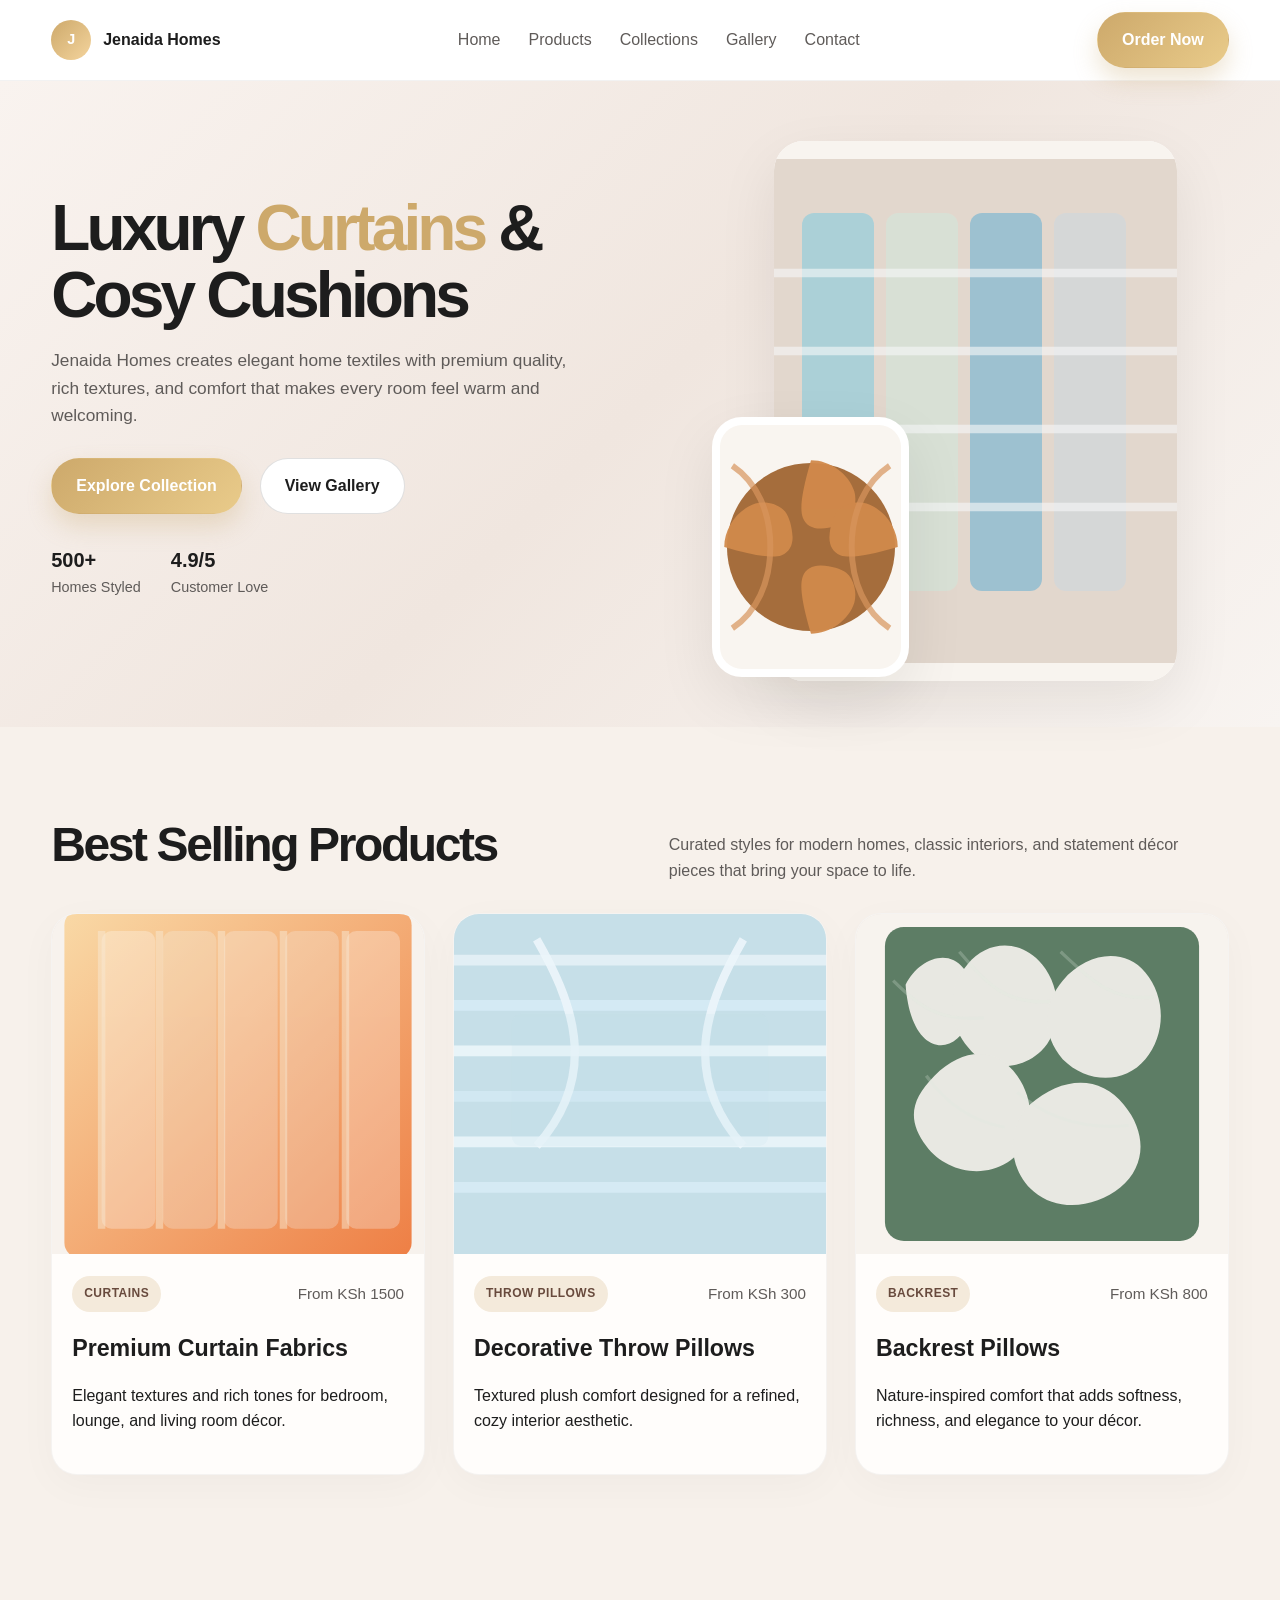
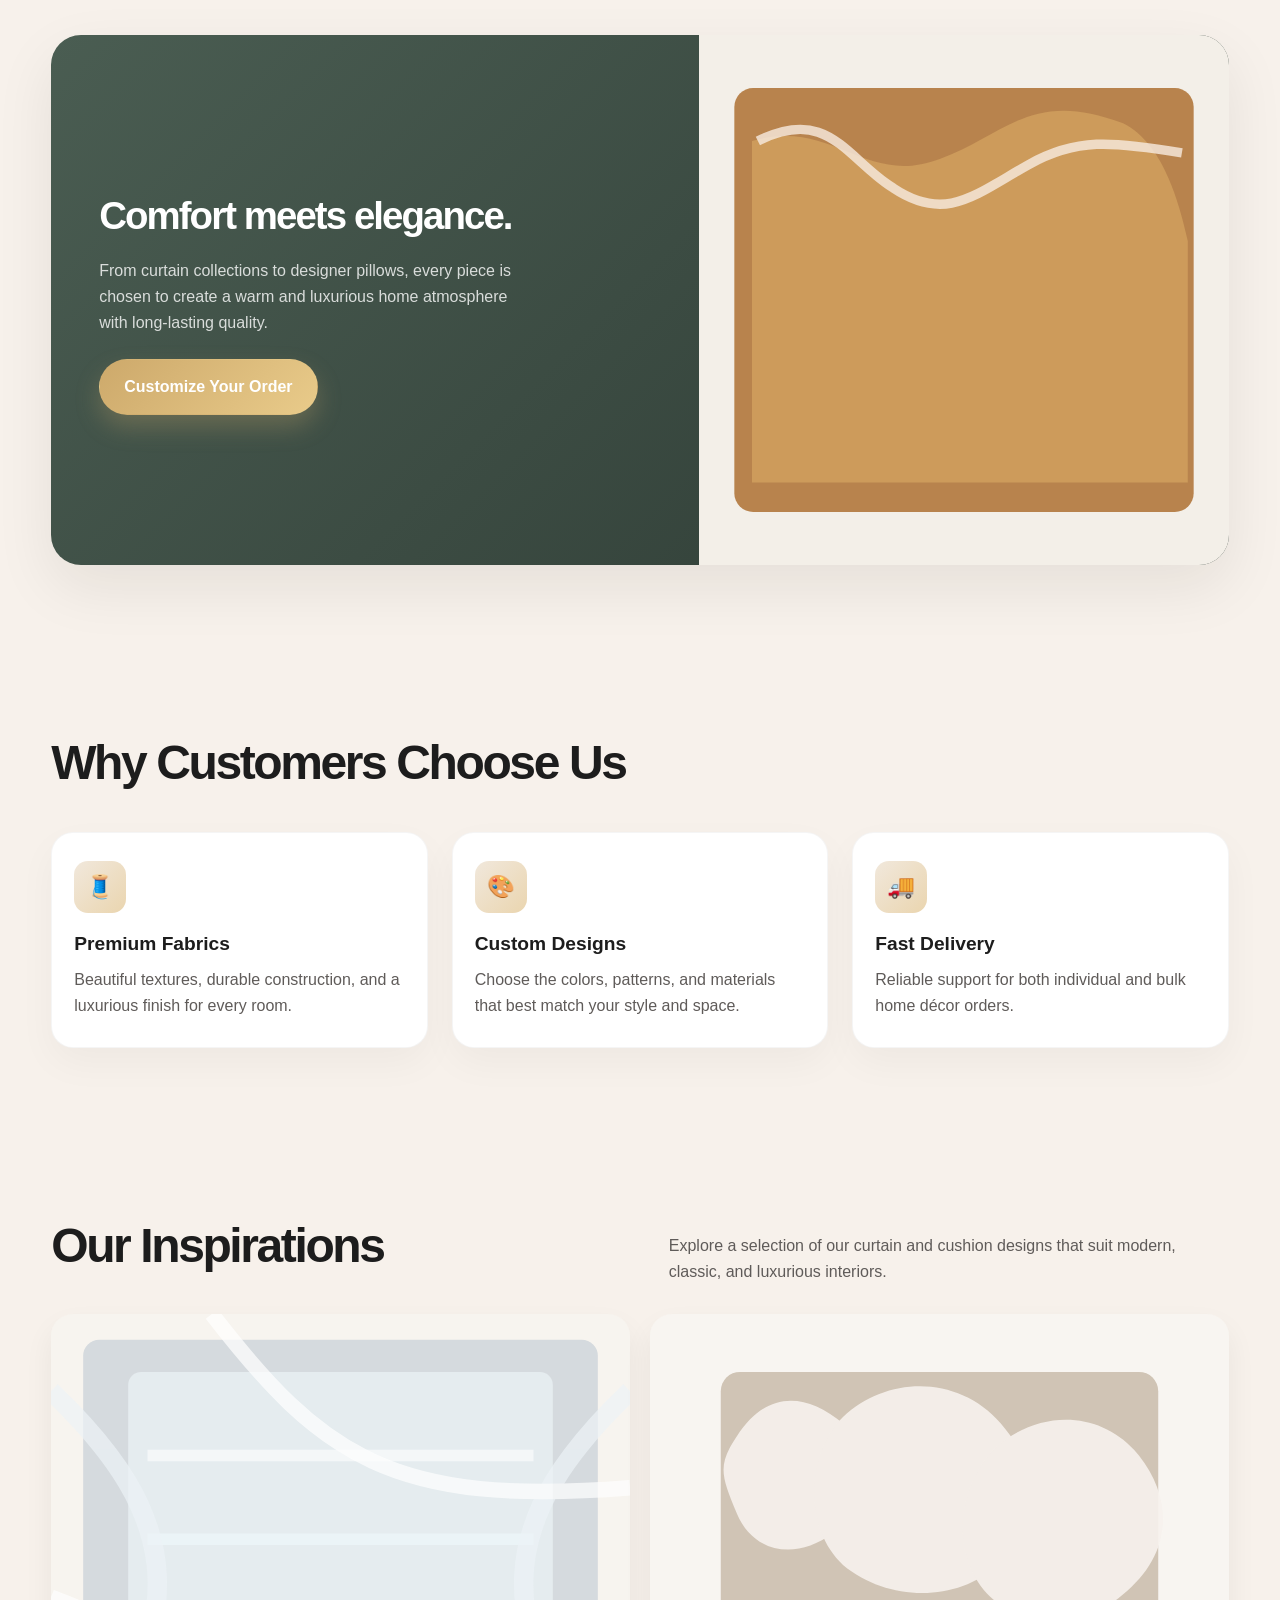
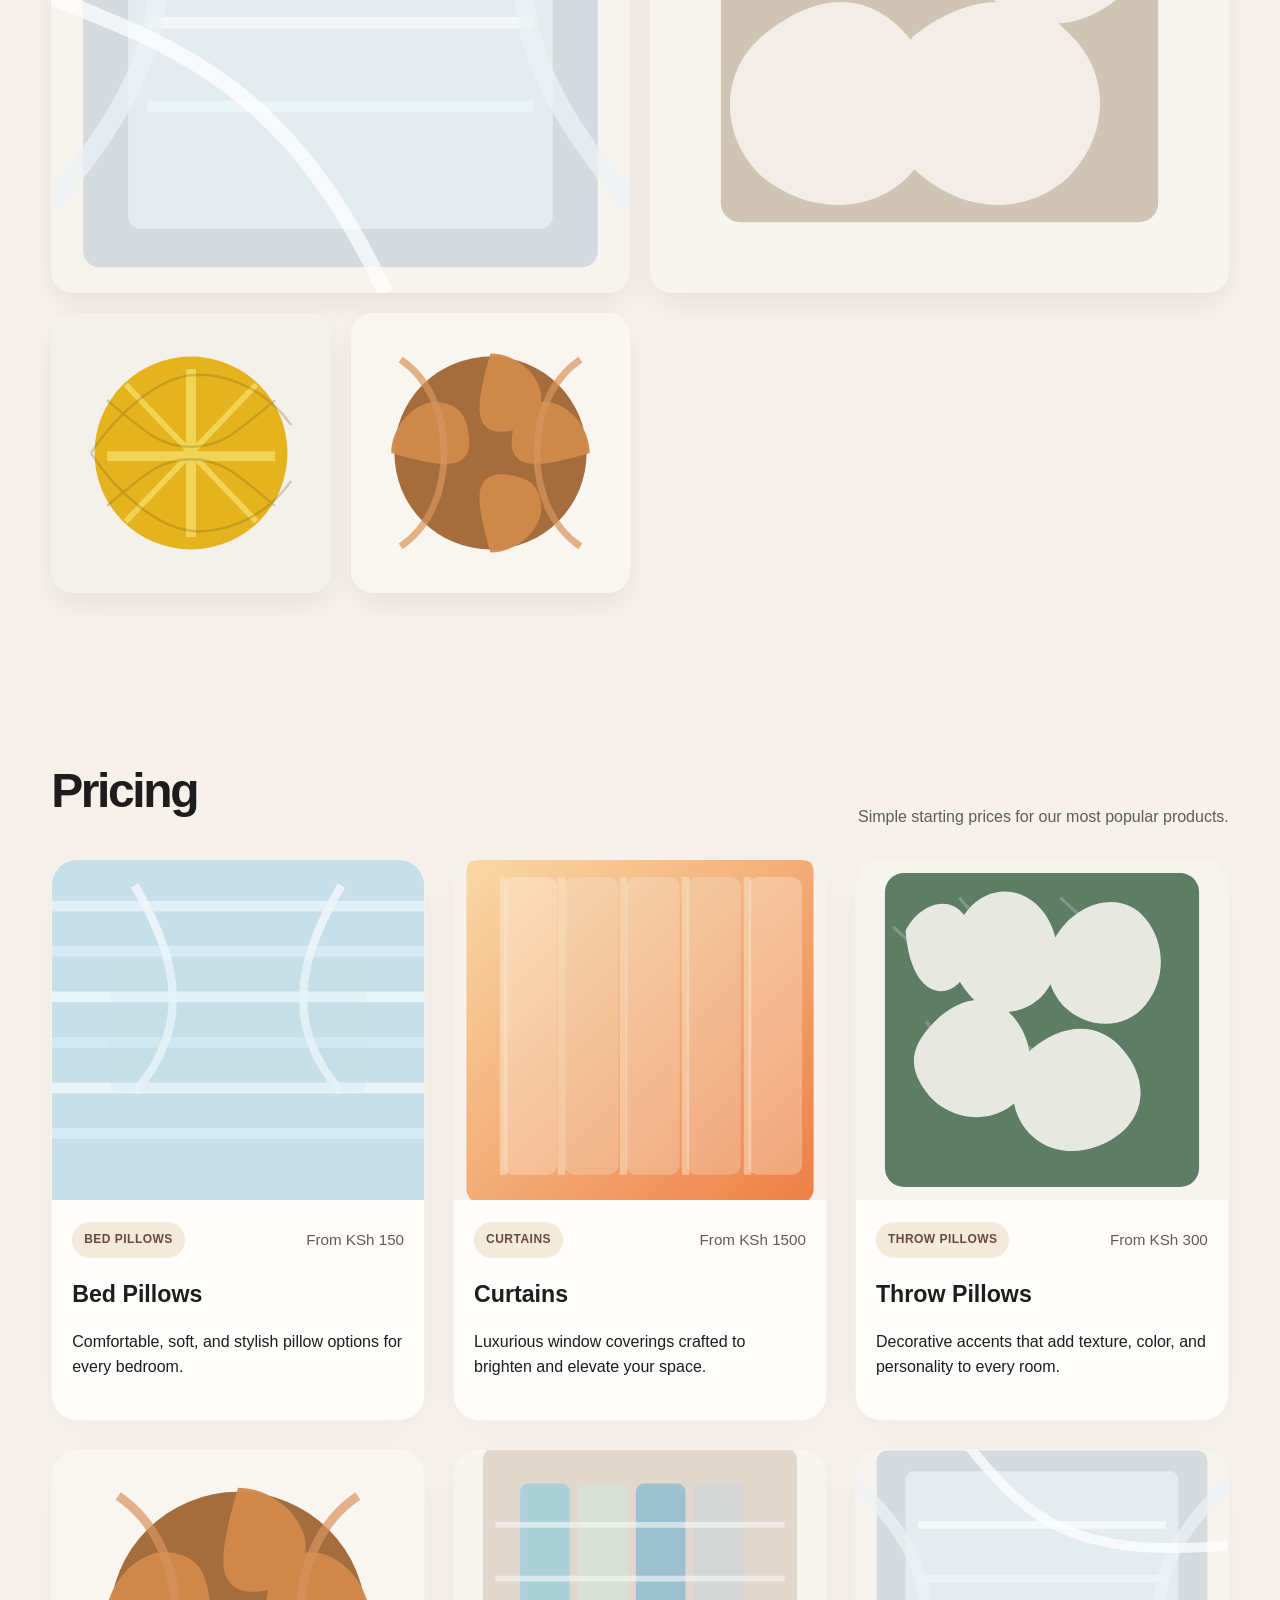
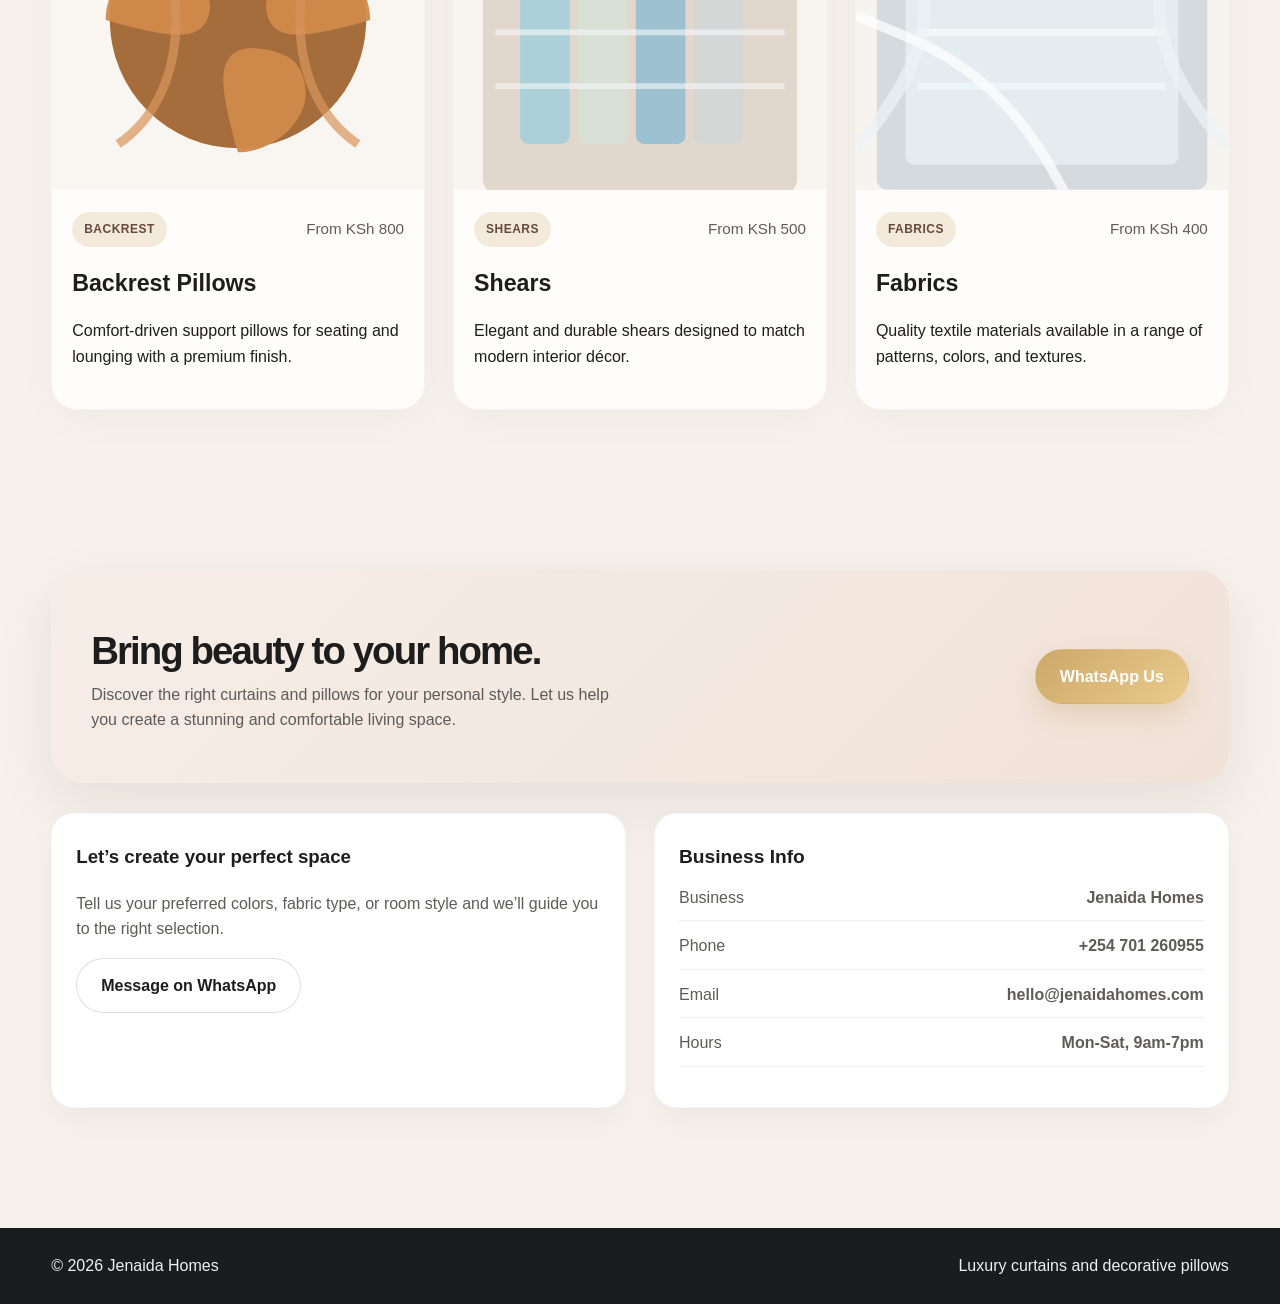
==== index.html @ 604aa9e7 "Create updated Jenaida Homes storefront website and local placeholder art assets" ====
<!DOCTYPE html>
<html lang="en">
<head>
  <meta charset="UTF-8" />
  <meta name="viewport" content="width=device-width, initial-scale=1.0" />
  <title>Jenaida Homes | Curtains & Cushions</title>
  <meta name="description" content="Jenaida Homes brings luxury curtains, pillows, shears, and home fabrics for elegant living spaces." />
  <style>
    :root{
      --bg:#f7f1eb;
      --panel:#fffdfb;
      --text:#1d1d1d;
      --muted:#5f5b59;
      --gold:#cda96b;
      --brown:#684a3d;
      --olive:#3f4d41;
      --soft-cream:#efe4d7;
      --shadow:0 22px 60px rgba(31,22,16,0.08);
    }

    * { box-sizing: border-box; }
    html { scroll-behavior: smooth; }
    body {
      margin: 0;
      font-family: Arial, Helvetica, sans-serif;
      background: var(--bg);
      color: var(--text);
      line-height: 1.6;
    }

    img { display:block; width:100%; height:100%; object-fit:cover; }
    a { text-decoration:none; color:inherit; }
    .container { width:min(1200px, 92%); margin:0 auto; }

    .topbar {
      background: #fff;
      border-bottom: 1px solid rgba(0,0,0,0.05);
      color: var(--muted);
      position: sticky;
      top: 0;
      z-index: 50;
    }
    .topbar-inner {
      display:flex; justify-content:space-between; align-items:center; padding:12px 0; gap:20px;
    }
    .brand {
      display:flex; align-items:center; gap:12px; font-weight:700; color:var(--text);
    }
    .brand-mark {
      width:40px; height:40px; border-radius:50%; background:linear-gradient(135deg, var(--gold), #f4d49d); display:grid; place-items:center; color:#fff; font-size:0.9rem; font-weight:700;
    }
    .nav { display:flex; align-items:center; gap:28px; flex-wrap:wrap; }
    .nav a { color:var(--muted); }
    .nav a:hover { color:var(--text); }

    .cta-btn, .secondary-btn {
      display:inline-flex; align-items:center; justify-content:center; padding:14px 24px; border-radius:999px; font-weight:700; transition:0.2s ease; border:1px solid transparent;
    }
    .cta-btn {
      background:linear-gradient(135deg, var(--gold), #e9cb8a); color:#fff; box-shadow:0 12px 25px rgba(200,167,106,0.3);
    }
    .cta-btn:hover { transform:translateY(-2px); }
    .secondary-btn { border-color:rgba(0,0,0,0.12); background:#fff; color:var(--text); }

    header.hero {
      background:linear-gradient(135deg, #f9f3ef 0%, #f0e6df 50%, #f8f4f1 100%);
      padding:36px 0 50px;
    }
    .hero-grid {
      display:grid; grid-template-columns:1.1fr 0.9fr; gap:30px; align-items:center;
    }
    .hero-copy h1 {
      font-size:clamp(2.5rem, 5vw, 5rem); line-height:1.05; margin:0 0 18px; letter-spacing:-0.06em; font-weight:800;
    }
    .highlight { color: var(--gold); }
    .hero-copy p {
      margin:0 0 28px; color:var(--muted); font-size:1.08rem; max-width:540px;
    }
    .hero-actions { display:flex; gap:18px; flex-wrap:wrap; margin-bottom:30px; }
    .trust { display:flex; gap:30px; flex-wrap:wrap; color:var(--muted); font-size:0.9rem; }
    .trust strong { display:block; font-size:1.25rem; color:var(--text); }

    .hero-visual { position:relative; min-height:560px; }
    .hero-card {
      position:absolute; overflow:hidden; border-radius:30px; box-shadow:var(--shadow); background:#fff;
    }
    .hero-card.main { width:78%; height:540px; right:10%; top:24px; z-index:2; }
    .hero-card.small { width:38%; height:260px; left:0; bottom:0; z-index:3; border:8px solid #fff; }

    .section { padding:80px 0; }
    .section-header {
      display:flex; align-items:end; justify-content:space-between; gap:20px; margin-bottom:30px; flex-wrap:wrap;
    }
    .section-header h2 {
      margin:0; font-size:clamp(2rem, 4vw, 3rem); letter-spacing:-0.05em;
    }
    .section-header p {
      margin:0; color:var(--muted); max-width:560px;
    }

    .products { display:grid; grid-template-columns:repeat(3, minmax(0, 1fr)); gap:28px; }
    .product-card {
      background:var(--panel); border:1px solid rgba(0,0,0,0.04); border-radius:26px; overflow:hidden; box-shadow:0 10px 40px rgba(0,0,0,0.03);
    }
    .product-image { height:340px; overflow:hidden; background:#eee5de; }
    .product-image img { transition:transform 0.5s ease; }
    .product-card:hover .product-image img { transform:scale(1.04); }
    .product-body { padding:22px 20px 24px; }
    .product-body h3 { margin:0 0 8px; font-size:1.45rem; }
    .product-meta {
      display:flex; justify-content:space-between; align-items:center; gap:16px; margin-bottom:18px; font-size:0.95rem; color:var(--muted);
    }
    .badge {
      display:inline-block; background:#f4eadb; color:var(--brown); padding:8px 12px; border-radius:999px; font-size:0.75rem; font-weight:700; letter-spacing:0.04em; text-transform:uppercase;
    }

    .collection-banner {
      background:linear-gradient(135deg, #4a5d52 0%, #2d3a33 100%); border-radius:30px; overflow:hidden; box-shadow:var(--shadow);
    }
    .collection-inner { display:grid; grid-template-columns:1.1fr 0.9fr; min-height:420px; align-items:center; }
    .collection-copy { color:#fff; padding:42px 42px 42px 48px; }
    .collection-copy h3 { margin:0 0 12px; font-size:clamp(2rem, 3vw, 3rem); letter-spacing:-0.05em; }
    .collection-copy p { margin:0 0 24px; color:rgba(255,255,255,0.8); max-width:440px; }

    .feature-grid { display:grid; grid-template-columns:repeat(3, minmax(0,1fr)); gap:24px; margin-top:20px; }
    .feature {
      background:#fff; border:1px solid rgba(0,0,0,0.04); border-radius:22px; padding:28px 22px; box-shadow:0 15px 38px rgba(0,0,0,0.04);
    }
    .icon {
      width:52px; height:52px; border-radius:14px; background:linear-gradient(135deg, #f1e8dc, #ead5af); display:grid; place-items:center; font-size:1.4rem; margin-bottom:16px;
    }
    .feature h4 { margin:0 0 8px; font-size:1.2rem; }
    .feature p { margin:0; color:var(--muted); }

    .gallery { display:grid; grid-template-columns:repeat(4, minmax(0,1fr)); gap:20px; }
    .gallery-item { border-radius:22px; overflow:hidden; position:relative; min-height:260px; box-shadow:0 14px 30px rgba(0,0,0,0.06); }
    .gallery-item:nth-child(1), .gallery-item:nth-child(2) { grid-column:span 2; min-height:360px; }

    .cta-panel {
      background:linear-gradient(135deg, #f5eee7 0%, #f1e2d8 100%); border-radius:32px; padding:50px 40px; box-shadow:var(--shadow);
    }
    .cta-inner { display:flex; align-items:center; justify-content:space-between; gap:30px; flex-wrap:wrap; }
    .cta-inner h3 { margin:0; font-size:clamp(2rem, 3vw, 3rem); letter-spacing:-0.05em; }
    .cta-inner p { margin:0; color:var(--muted); max-width:540px; }

    .contact-grid { display:grid; grid-template-columns:1fr 1fr; gap:28px; margin-top:30px; }
    .contact-card, .info-card {
      background:#fff; border-radius:22px; padding:28px 24px; border:1px solid rgba(0,0,0,0.04); box-shadow:0 12px 30px rgba(0,0,0,0.04);
    }
    .info-card h4 { margin-top:0; margin-bottom:10px; font-size:1.2rem; }
    .info-list { list-style:none; padding:0; margin:0; color:var(--muted); }
    .info-list li {
      margin:12px 0; display:flex; justify-content:space-between; gap:20px; border-bottom:1px solid rgba(0,0,0,0.06); padding-bottom:10px;
    }

    .footer { background:#1b1c1d; color:#f0f0f0; padding:25px 0; margin-top:40px; }
    .footer-inner { display:flex; justify-content:space-between; align-items:center; gap:20px; flex-wrap:wrap; }

    @media (max-width: 980px){
      .hero-grid, .collection-inner, .contact-grid { grid-template-columns:1fr; }
      .products { grid-template-columns:1fr 1fr; }
      .feature-grid { grid-template-columns:1fr; }
      .gallery { grid-template-columns:1fr 1fr; }
      .gallery-item:nth-child(1), .gallery-item:nth-child(2){ grid-column:auto; }
    }

    @media (max-width: 640px){
      .nav { display:none; }
      .topbar-inner { justify-content:center; }
      .products { grid-template-columns:1fr; }
      .gallery { grid-template-columns:1fr; }
      .hero-card.main { width:86%; right:6%; }
      .hero-card.small { width:42%; }
    }
  </style>
</head>
<body>
  <div class="topbar">
    <div class="container topbar-inner">
      <div class="brand">
        <div class="brand-mark">J</div>
        <span>Jenaida Homes</span>
      </div>
      <nav class="nav">
        <a href="#home">Home</a>
        <a href="#products">Products</a>
        <a href="#collections">Collections</a>
        <a href="#gallery">Gallery</a>
        <a href="#contact">Contact</a>
      </nav>
      <a href="https://wa.me/254701260955?text=Hello%20Jenaida%20Homes%2C%20I%20want%20to%20place%20an%20order." class="cta-btn" target="_blank" rel="noreferrer">Order Now</a>
    </div>
  </div>

  <header class="hero" id="home">
    <div class="container hero-grid">
      <div class="hero-copy">
        <h1>Luxury <span class="highlight">Curtains</span> & Cosy Cushions</h1>
        <p>Jenaida Homes creates elegant home textiles with premium quality, rich textures, and comfort that makes every room feel warm and welcoming.</p>
        <div class="hero-actions">
          <a href="#products" class="cta-btn">Explore Collection</a>
          <a href="#gallery" class="secondary-btn">View Gallery</a>
        </div>
        <div class="trust">
          <div><strong>500+</strong> Homes Styled</div>
          <div><strong>4.9/5</strong> Customer Love</div>
        </div>
      </div>
      <div class="hero-visual">
        <div class="hero-card main"><img src="images/5.svg" alt="Curtain fabric collection"></div>
        <div class="hero-card small"><img src="images/8.svg" alt="Decorative knot pillow"></div>
      </div>
    </div>
  </header>

  <main>
    <section class="section" id="products">
      <div class="container">
        <div class="section-header">
          <h2>Best Selling Products</h2>
          <p>Curated styles for modern homes, classic interiors, and statement décor pieces that bring your space to life.</p>
        </div>
        <div class="products">
          <article class="product-card">
            <div class="product-image"><img src="images/1.svg" alt="Colorful curtain fabric display"></div>
            <div class="product-body">
              <div class="product-meta"><span class="badge">Curtains</span><span>From KSh 1500</span></div>
              <h3>Premium Curtain Fabrics</h3>
              <p>Elegant textures and rich tones for bedroom, lounge, and living room décor.</p>
            </div>
          </article>

          <article class="product-card">
            <div class="product-image"><img src="images/2.svg" alt="Blue and white decorative cushion"></div>
            <div class="product-body">
              <div class="product-meta"><span class="badge">Throw Pillows</span><span>From KSh 300</span></div>
              <h3>Decorative Throw Pillows</h3>
              <p>Textured plush comfort designed for a refined, cozy interior aesthetic.</p>
            </div>
          </article>

          <article class="product-card">
            <div class="product-image"><img src="images/3.svg" alt="Olive green leaf patterned cushion"></div>
            <div class="product-body">
              <div class="product-meta"><span class="badge">Backrest</span><span>From KSh 800</span></div>
              <h3>Backrest Pillows</h3>
              <p>Nature-inspired comfort that adds softness, richness, and elegance to your décor.</p>
            </div>
          </article>
        </div>
      </div>
    </section>

    <section class="section" id="collections">
      <div class="container">
        <div class="collection-banner">
          <div class="collection-inner">
            <div class="collection-copy">
              <h3>Comfort meets elegance.</h3>
              <p>From curtain collections to designer pillows, every piece is chosen to create a warm and luxurious home atmosphere with long-lasting quality.</p>
              <a href="https://wa.me/254701260955?text=Hello%20Jenaida%20Homes%2C%20I%20want%20to%20place%20an%20order." class="cta-btn" target="_blank" rel="noreferrer">Customize Your Order</a>
            </div>
            <img src="images/6.svg" alt="Decorative pillow collection" style="height:100%; width:100%;">
          </div>
        </div>
      </div>
    </section>

    <section class="section">
      <div class="container">
        <div class="section-header"><h2>Why Customers Choose Us</h2></div>
        <div class="feature-grid">
          <div class="feature"><div class="icon">🧵</div><h4>Premium Fabrics</h4><p>Beautiful textures, durable construction, and a luxurious finish for every room.</p></div>
          <div class="feature"><div class="icon">🎨</div><h4>Custom Designs</h4><p>Choose the colors, patterns, and materials that best match your style and space.</p></div>
          <div class="feature"><div class="icon">🚚</div><h4>Fast Delivery</h4><p>Reliable support for both individual and bulk home décor orders.</p></div>
        </div>
      </div>
    </section>

    <section class="section" id="gallery">
      <div class="container">
        <div class="section-header">
          <h2>Our Inspirations</h2>
          <p>Explore a selection of our curtain and cushion designs that suit modern, classic, and luxurious interiors.</p>
        </div>
        <div class="gallery">
          <div class="gallery-item"><img src="images/4.svg" alt="Colorful curtain display"></div>
          <div class="gallery-item"><img src="images/7.svg" alt="Colorful pillow and fabric arrangement"></div>
          <div class="gallery-item"><img src="images/9.svg" alt="Round yellow cushion"></div>
          <div class="gallery-item"><img src="images/8.svg" alt="Knotted brown cushion"></div>
        </div>
      </div>
    </section>

    <section class="section" id="pricing">
      <div class="container">
        <div class="section-header"><h2>Pricing</h2><p>Simple starting prices for our most popular products.</p></div>
        <div class="products">
          <article class="product-card"><div class="product-image"><img src="images/2.svg" alt="Bed pillows"></div><div class="product-body"><div class="product-meta"><span class="badge">Bed Pillows</span><span>From KSh 150</span></div><h3>Bed Pillows</h3><p>Comfortable, soft, and stylish pillow options for every bedroom.</p></div></article>
          <article class="product-card"><div class="product-image"><img src="images/1.svg" alt="Curtains"></div><div class="product-body"><div class="product-meta"><span class="badge">Curtains</span><span>From KSh 1500</span></div><h3>Curtains</h3><p>Luxurious window coverings crafted to brighten and elevate your space.</p></div></article>
          <article class="product-card"><div class="product-image"><img src="images/3.svg" alt="Throw pillows"></div><div class="product-body"><div class="product-meta"><span class="badge">Throw Pillows</span><span>From KSh 300</span></div><h3>Throw Pillows</h3><p>Decorative accents that add texture, color, and personality to every room.</p></div></article>
          <article class="product-card"><div class="product-image"><img src="images/8.svg" alt="Backrest pillows"></div><div class="product-body"><div class="product-meta"><span class="badge">Backrest</span><span>From KSh 800</span></div><h3>Backrest Pillows</h3><p>Comfort-driven support pillows for seating and lounging with a premium finish.</p></div></article>
          <article class="product-card"><div class="product-image"><img src="images/5.svg" alt="Shears"></div><div class="product-body"><div class="product-meta"><span class="badge">Shears</span><span>From KSh 500</span></div><h3>Shears</h3><p>Elegant and durable shears designed to match modern interior décor.</p></div></article>
          <article class="product-card"><div class="product-image"><img src="images/4.svg" alt="Fabrics"></div><div class="product-body"><div class="product-meta"><span class="badge">Fabrics</span><span>From KSh 400</span></div><h3>Fabrics</h3><p>Quality textile materials available in a range of patterns, colors, and textures.</p></div></article>
        </div>
      </div>
    </section>

    <section class="section" id="contact">
      <div class="container">
        <div class="cta-panel">
          <div class="cta-inner">
            <div>
              <h3>Bring beauty to your home.</h3>
              <p>Discover the right curtains and pillows for your personal style. Let us help you create a stunning and comfortable living space.</p>
            </div>
            <a href="https://wa.me/254701260955?text=Hello%20Jenaida%20Homes%2C%20I%20want%20to%20place%20an%20order." class="cta-btn" target="_blank" rel="noreferrer">WhatsApp Us</a>
          </div>
        </div>

        <div class="contact-grid">
          <div class="contact-card">
            <h3 style="margin-top:0;">Let’s create your perfect space</h3>
            <p style="color:var(--muted);">Tell us your preferred colors, fabric type, or room style and we’ll guide you to the right selection.</p>
            <a href="https://wa.me/254701260955?text=Hello%20Jenaida%20Homes%2C%20I%20want%20to%20place%20an%20order." class="secondary-btn" target="_blank" rel="noreferrer">Message on WhatsApp</a>
          </div>
          <div class="info-card">
            <h4>Business Info</h4>
            <ul class="info-list">
              <li><span>Business</span><strong>Jenaida Homes</strong></li>
              <li><span>Phone</span><strong>+254 701 260955</strong></li>
              <li><span>Email</span><strong>hello@jenaidahomes.com</strong></li>
              <li><span>Hours</span><strong>Mon-Sat, 9am-7pm</strong></li>
            </ul>
          </div>
        </div>
      </div>
    </section>
  </main>

  <footer class="footer">
    <div class="container footer-inner">
      <div>© 2026 Jenaida Homes</div>
      <div>Luxury curtains and decorative pillows</div>
    </div>
  </footer>
</body>
</html>
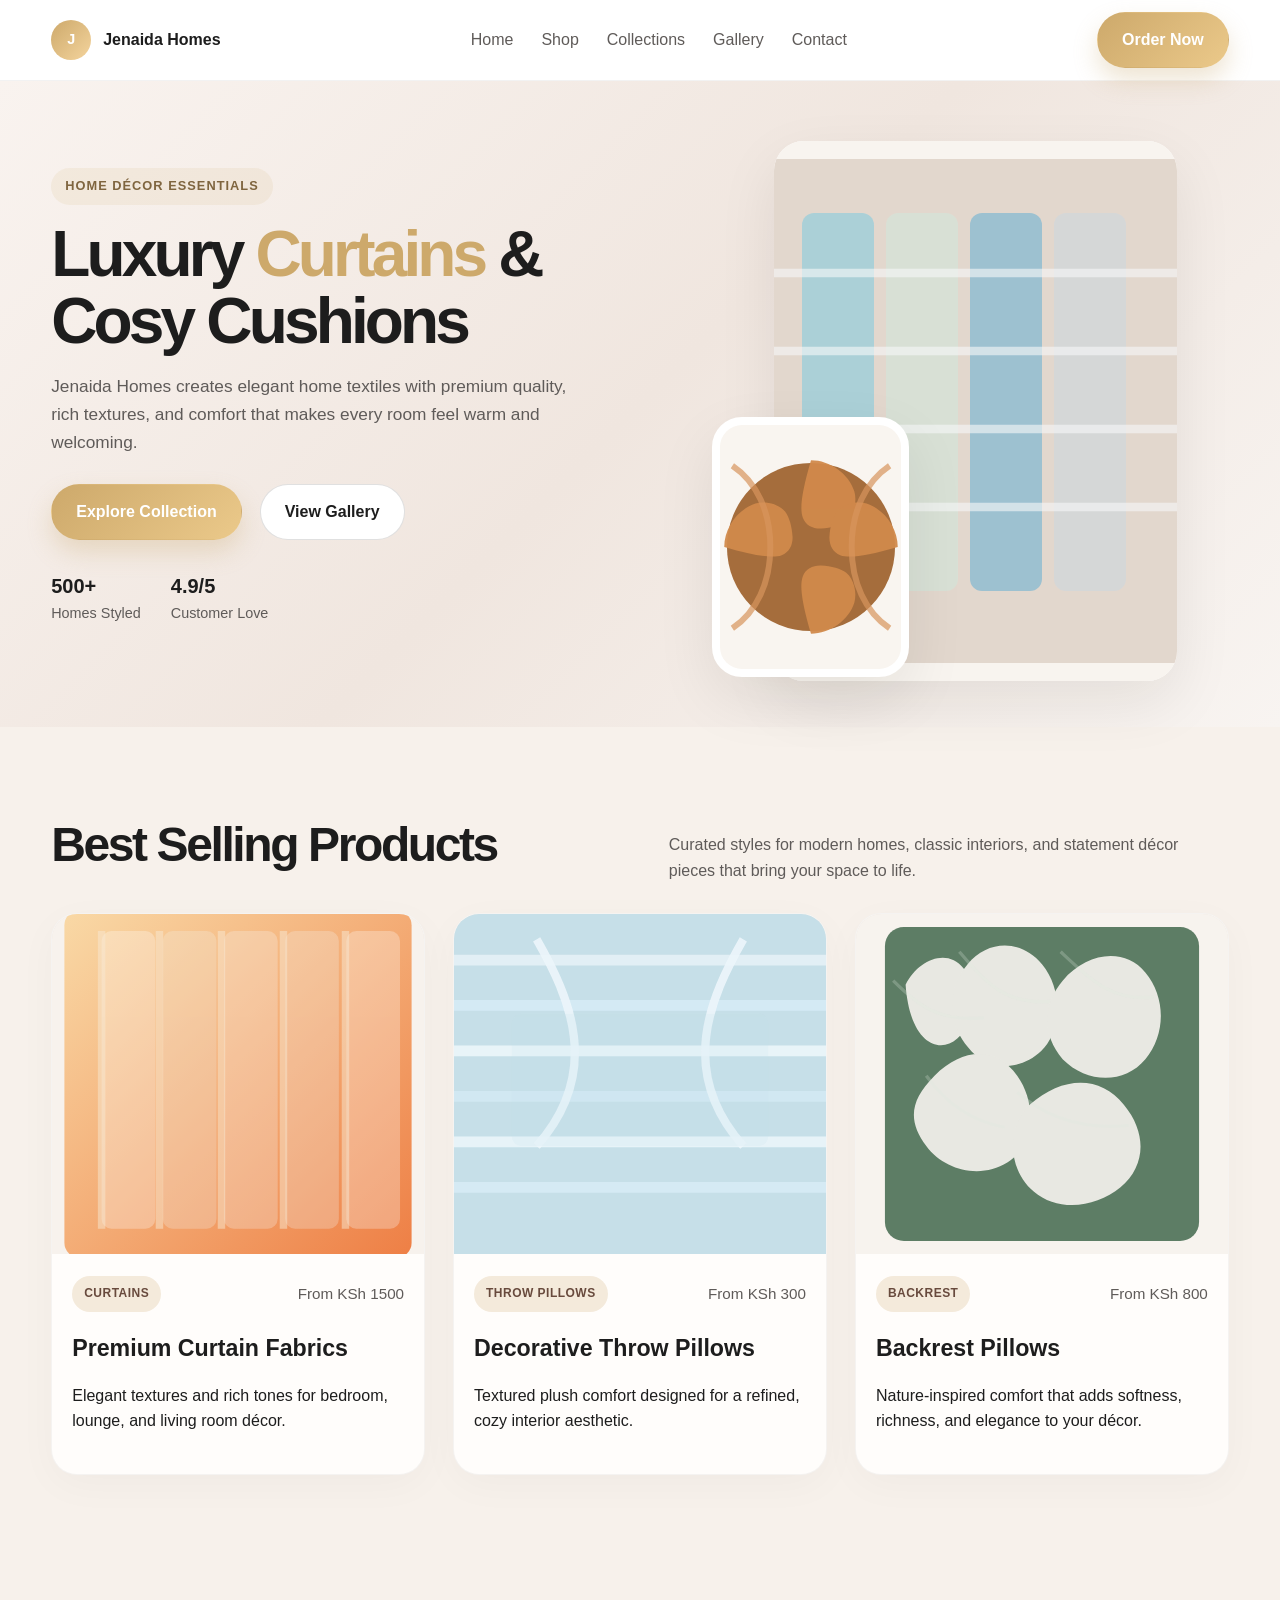
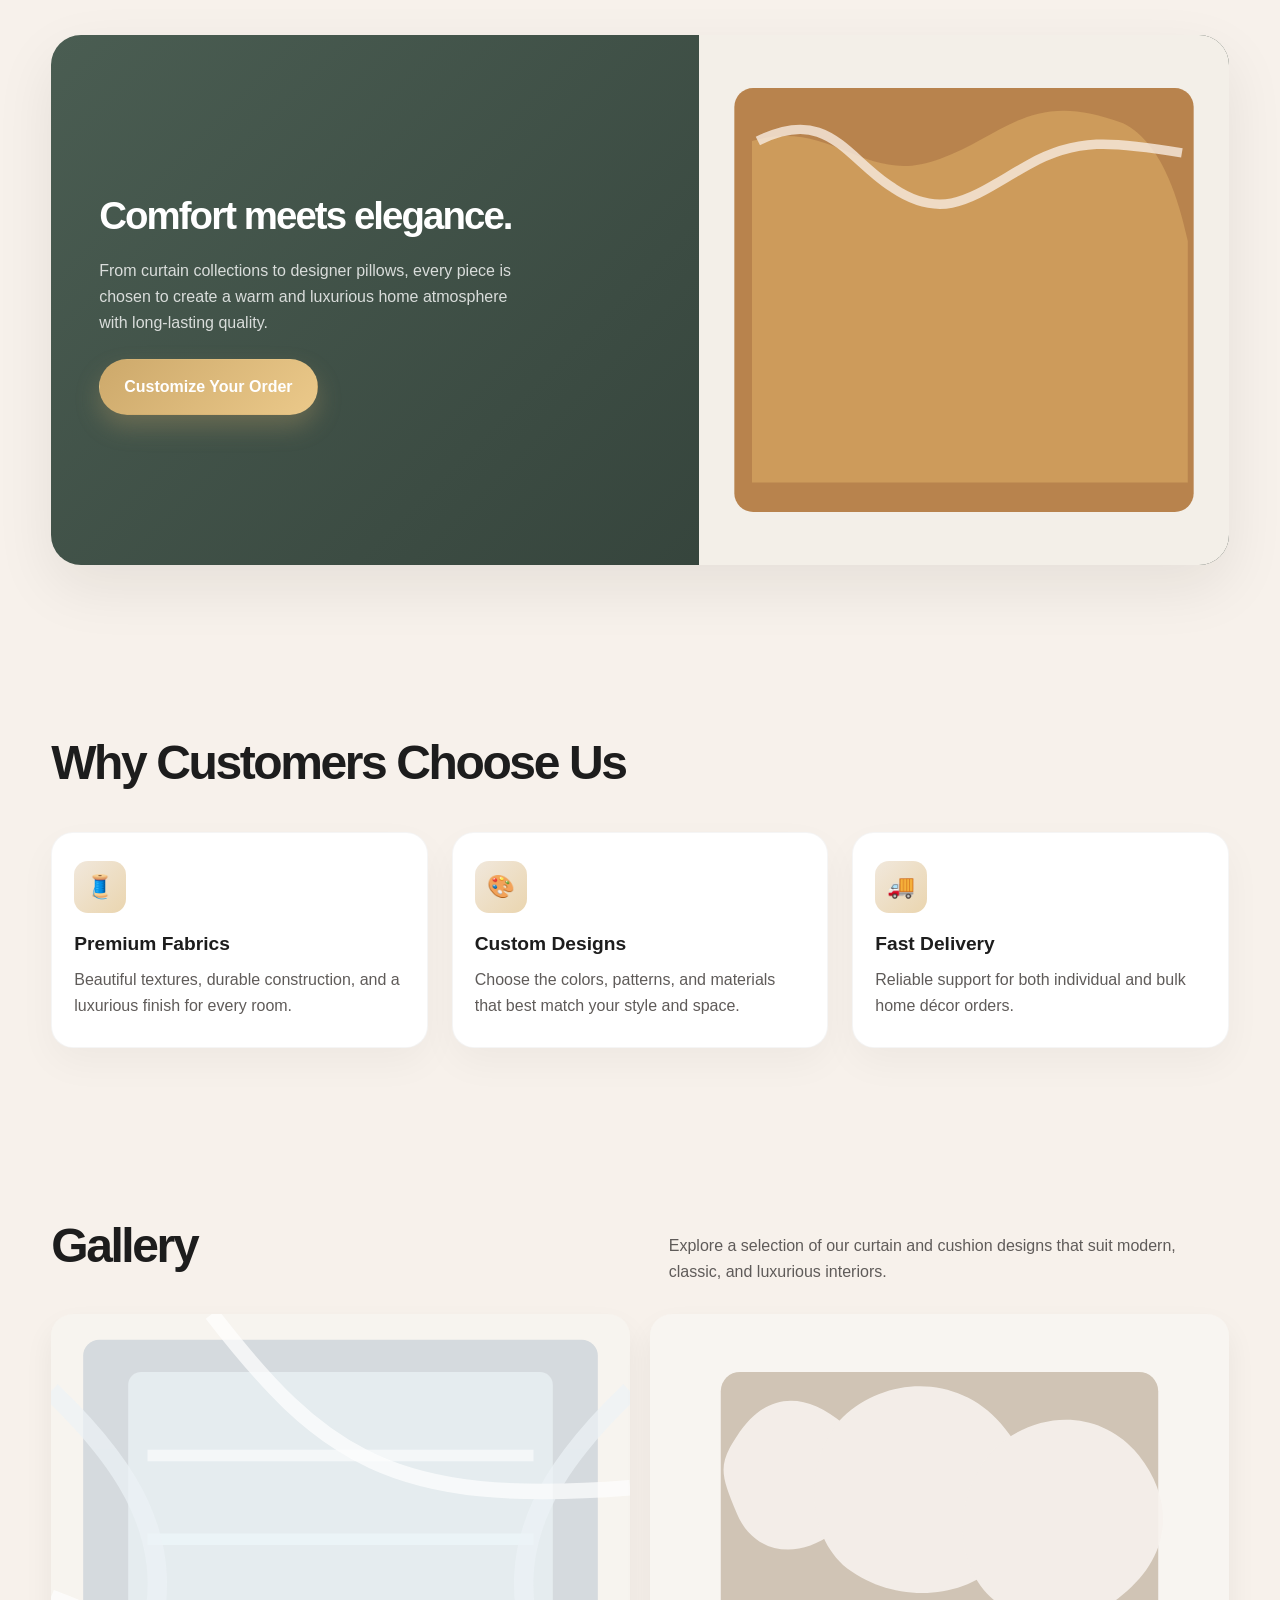
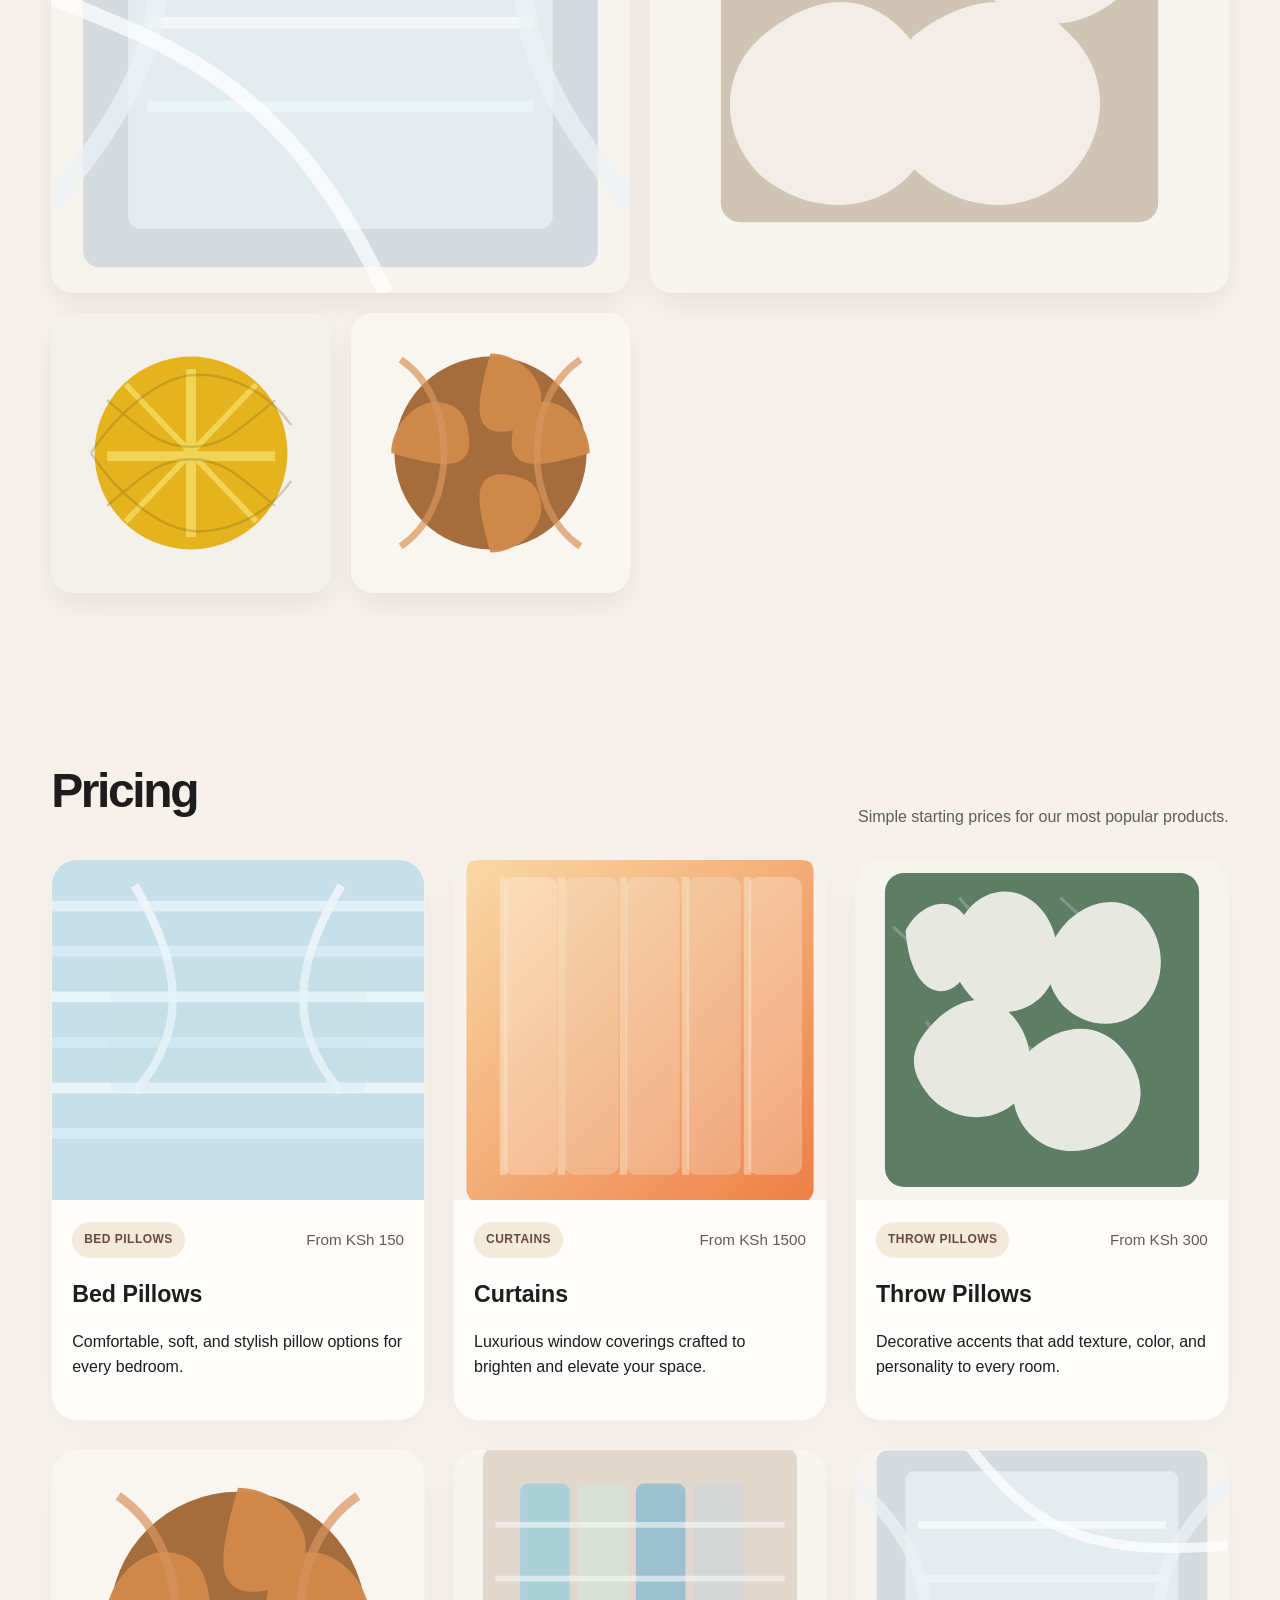
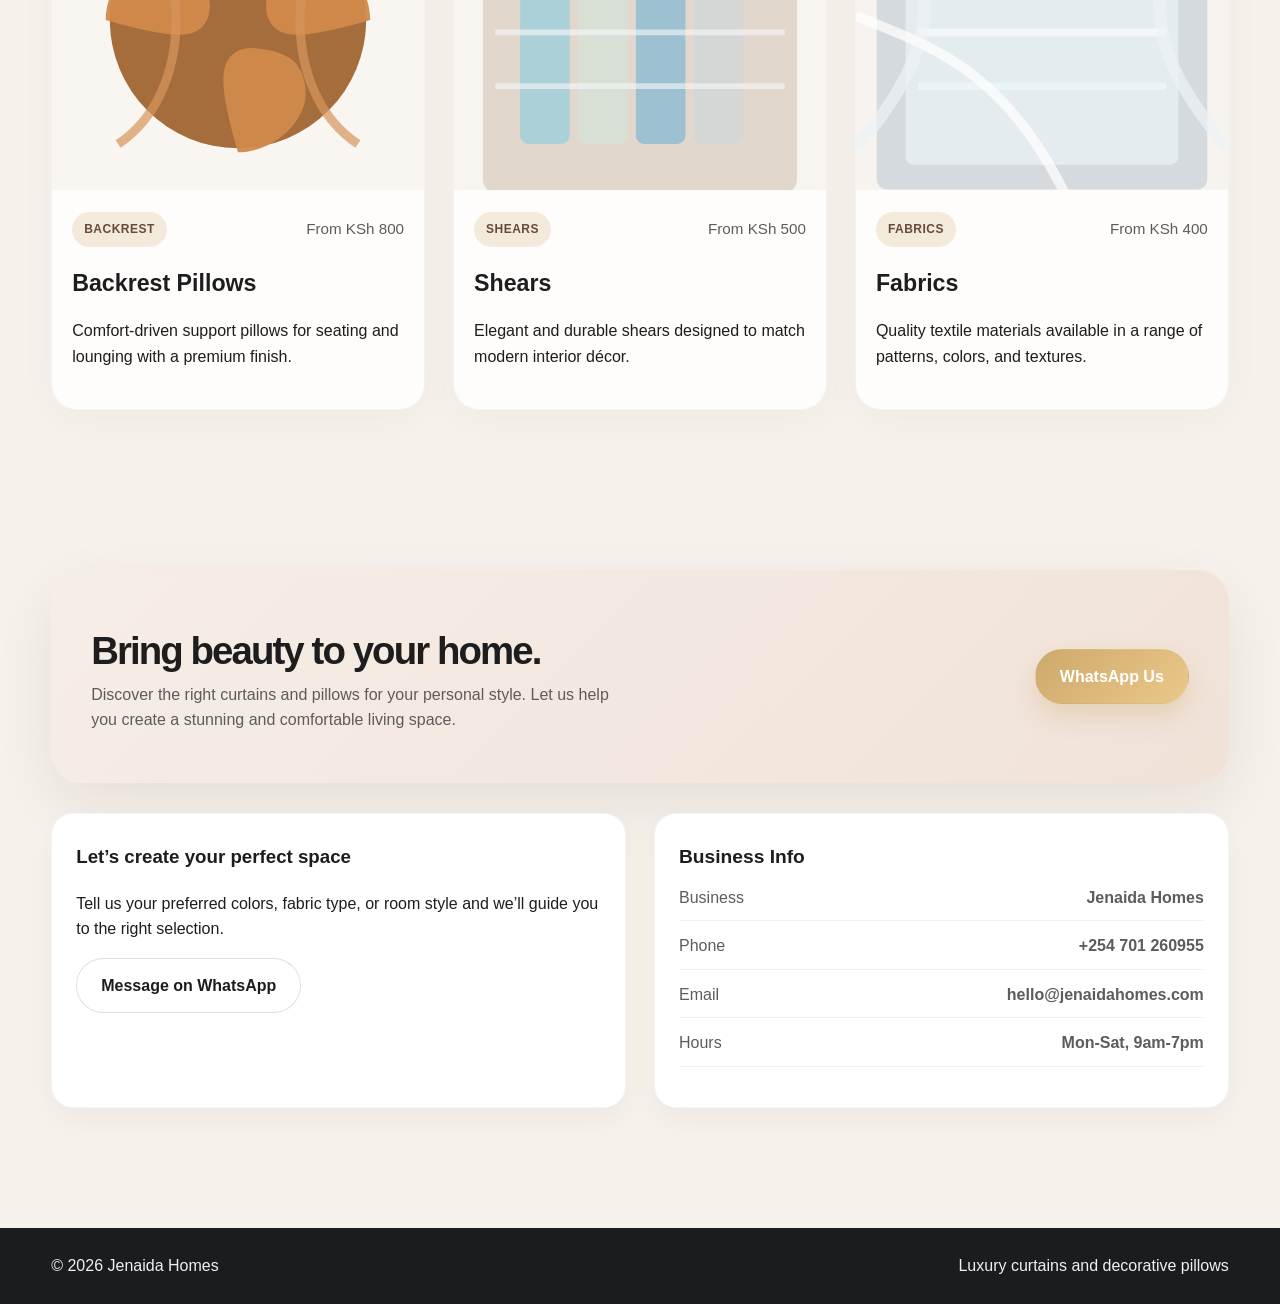
==== commit 02f2469f: "Refine Jenaida Homes storefront with multiple pages and polished styling" ====
--- a/index.html
+++ b/index.html
@@ -3,176 +3,9 @@
 <head>
   <meta charset="UTF-8" />
   <meta name="viewport" content="width=device-width, initial-scale=1.0" />
-  <title>Jenaida Homes | Curtains & Cushions</title>
-  <meta name="description" content="Jenaida Homes brings luxury curtains, pillows, shears, and home fabrics for elegant living spaces." />
-  <style>
-    :root{
-      --bg:#f7f1eb;
-      --panel:#fffdfb;
-      --text:#1d1d1d;
-      --muted:#5f5b59;
-      --gold:#cda96b;
-      --brown:#684a3d;
-      --olive:#3f4d41;
-      --soft-cream:#efe4d7;
-      --shadow:0 22px 60px rgba(31,22,16,0.08);
-    }
-
-    * { box-sizing: border-box; }
-    html { scroll-behavior: smooth; }
-    body {
-      margin: 0;
-      font-family: Arial, Helvetica, sans-serif;
-      background: var(--bg);
-      color: var(--text);
-      line-height: 1.6;
-    }
-
-    img { display:block; width:100%; height:100%; object-fit:cover; }
-    a { text-decoration:none; color:inherit; }
-    .container { width:min(1200px, 92%); margin:0 auto; }
-
-    .topbar {
-      background: #fff;
-      border-bottom: 1px solid rgba(0,0,0,0.05);
-      color: var(--muted);
-      position: sticky;
-      top: 0;
-      z-index: 50;
-    }
-    .topbar-inner {
-      display:flex; justify-content:space-between; align-items:center; padding:12px 0; gap:20px;
-    }
-    .brand {
-      display:flex; align-items:center; gap:12px; font-weight:700; color:var(--text);
-    }
-    .brand-mark {
-      width:40px; height:40px; border-radius:50%; background:linear-gradient(135deg, var(--gold), #f4d49d); display:grid; place-items:center; color:#fff; font-size:0.9rem; font-weight:700;
-    }
-    .nav { display:flex; align-items:center; gap:28px; flex-wrap:wrap; }
-    .nav a { color:var(--muted); }
-    .nav a:hover { color:var(--text); }
-
-    .cta-btn, .secondary-btn {
-      display:inline-flex; align-items:center; justify-content:center; padding:14px 24px; border-radius:999px; font-weight:700; transition:0.2s ease; border:1px solid transparent;
-    }
-    .cta-btn {
-      background:linear-gradient(135deg, var(--gold), #e9cb8a); color:#fff; box-shadow:0 12px 25px rgba(200,167,106,0.3);
-    }
-    .cta-btn:hover { transform:translateY(-2px); }
-    .secondary-btn { border-color:rgba(0,0,0,0.12); background:#fff; color:var(--text); }
-
-    header.hero {
-      background:linear-gradient(135deg, #f9f3ef 0%, #f0e6df 50%, #f8f4f1 100%);
-      padding:36px 0 50px;
-    }
-    .hero-grid {
-      display:grid; grid-template-columns:1.1fr 0.9fr; gap:30px; align-items:center;
-    }
-    .hero-copy h1 {
-      font-size:clamp(2.5rem, 5vw, 5rem); line-height:1.05; margin:0 0 18px; letter-spacing:-0.06em; font-weight:800;
-    }
-    .highlight { color: var(--gold); }
-    .hero-copy p {
-      margin:0 0 28px; color:var(--muted); font-size:1.08rem; max-width:540px;
-    }
-    .hero-actions { display:flex; gap:18px; flex-wrap:wrap; margin-bottom:30px; }
-    .trust { display:flex; gap:30px; flex-wrap:wrap; color:var(--muted); font-size:0.9rem; }
-    .trust strong { display:block; font-size:1.25rem; color:var(--text); }
-
-    .hero-visual { position:relative; min-height:560px; }
-    .hero-card {
-      position:absolute; overflow:hidden; border-radius:30px; box-shadow:var(--shadow); background:#fff;
-    }
-    .hero-card.main { width:78%; height:540px; right:10%; top:24px; z-index:2; }
-    .hero-card.small { width:38%; height:260px; left:0; bottom:0; z-index:3; border:8px solid #fff; }
-
-    .section { padding:80px 0; }
-    .section-header {
-      display:flex; align-items:end; justify-content:space-between; gap:20px; margin-bottom:30px; flex-wrap:wrap;
-    }
-    .section-header h2 {
-      margin:0; font-size:clamp(2rem, 4vw, 3rem); letter-spacing:-0.05em;
-    }
-    .section-header p {
-      margin:0; color:var(--muted); max-width:560px;
-    }
-
-    .products { display:grid; grid-template-columns:repeat(3, minmax(0, 1fr)); gap:28px; }
-    .product-card {
-      background:var(--panel); border:1px solid rgba(0,0,0,0.04); border-radius:26px; overflow:hidden; box-shadow:0 10px 40px rgba(0,0,0,0.03);
-    }
-    .product-image { height:340px; overflow:hidden; background:#eee5de; }
-    .product-image img { transition:transform 0.5s ease; }
-    .product-card:hover .product-image img { transform:scale(1.04); }
-    .product-body { padding:22px 20px 24px; }
-    .product-body h3 { margin:0 0 8px; font-size:1.45rem; }
-    .product-meta {
-      display:flex; justify-content:space-between; align-items:center; gap:16px; margin-bottom:18px; font-size:0.95rem; color:var(--muted);
-    }
-    .badge {
-      display:inline-block; background:#f4eadb; color:var(--brown); padding:8px 12px; border-radius:999px; font-size:0.75rem; font-weight:700; letter-spacing:0.04em; text-transform:uppercase;
-    }
-
-    .collection-banner {
-      background:linear-gradient(135deg, #4a5d52 0%, #2d3a33 100%); border-radius:30px; overflow:hidden; box-shadow:var(--shadow);
-    }
-    .collection-inner { display:grid; grid-template-columns:1.1fr 0.9fr; min-height:420px; align-items:center; }
-    .collection-copy { color:#fff; padding:42px 42px 42px 48px; }
-    .collection-copy h3 { margin:0 0 12px; font-size:clamp(2rem, 3vw, 3rem); letter-spacing:-0.05em; }
-    .collection-copy p { margin:0 0 24px; color:rgba(255,255,255,0.8); max-width:440px; }
-
-    .feature-grid { display:grid; grid-template-columns:repeat(3, minmax(0,1fr)); gap:24px; margin-top:20px; }
-    .feature {
-      background:#fff; border:1px solid rgba(0,0,0,0.04); border-radius:22px; padding:28px 22px; box-shadow:0 15px 38px rgba(0,0,0,0.04);
-    }
-    .icon {
-      width:52px; height:52px; border-radius:14px; background:linear-gradient(135deg, #f1e8dc, #ead5af); display:grid; place-items:center; font-size:1.4rem; margin-bottom:16px;
-    }
-    .feature h4 { margin:0 0 8px; font-size:1.2rem; }
-    .feature p { margin:0; color:var(--muted); }
-
-    .gallery { display:grid; grid-template-columns:repeat(4, minmax(0,1fr)); gap:20px; }
-    .gallery-item { border-radius:22px; overflow:hidden; position:relative; min-height:260px; box-shadow:0 14px 30px rgba(0,0,0,0.06); }
-    .gallery-item:nth-child(1), .gallery-item:nth-child(2) { grid-column:span 2; min-height:360px; }
-
-    .cta-panel {
-      background:linear-gradient(135deg, #f5eee7 0%, #f1e2d8 100%); border-radius:32px; padding:50px 40px; box-shadow:var(--shadow);
-    }
-    .cta-inner { display:flex; align-items:center; justify-content:space-between; gap:30px; flex-wrap:wrap; }
-    .cta-inner h3 { margin:0; font-size:clamp(2rem, 3vw, 3rem); letter-spacing:-0.05em; }
-    .cta-inner p { margin:0; color:var(--muted); max-width:540px; }
-
-    .contact-grid { display:grid; grid-template-columns:1fr 1fr; gap:28px; margin-top:30px; }
-    .contact-card, .info-card {
-      background:#fff; border-radius:22px; padding:28px 24px; border:1px solid rgba(0,0,0,0.04); box-shadow:0 12px 30px rgba(0,0,0,0.04);
-    }
-    .info-card h4 { margin-top:0; margin-bottom:10px; font-size:1.2rem; }
-    .info-list { list-style:none; padding:0; margin:0; color:var(--muted); }
-    .info-list li {
-      margin:12px 0; display:flex; justify-content:space-between; gap:20px; border-bottom:1px solid rgba(0,0,0,0.06); padding-bottom:10px;
-    }
-
-    .footer { background:#1b1c1d; color:#f0f0f0; padding:25px 0; margin-top:40px; }
-    .footer-inner { display:flex; justify-content:space-between; align-items:center; gap:20px; flex-wrap:wrap; }
-
-    @media (max-width: 980px){
-      .hero-grid, .collection-inner, .contact-grid { grid-template-columns:1fr; }
-      .products { grid-template-columns:1fr 1fr; }
-      .feature-grid { grid-template-columns:1fr; }
-      .gallery { grid-template-columns:1fr 1fr; }
-      .gallery-item:nth-child(1), .gallery-item:nth-child(2){ grid-column:auto; }
-    }
-
-    @media (max-width: 640px){
-      .nav { display:none; }
-      .topbar-inner { justify-content:center; }
-      .products { grid-template-columns:1fr; }
-      .gallery { grid-template-columns:1fr; }
-      .hero-card.main { width:86%; right:6%; }
-      .hero-card.small { width:42%; }
-    }
-  </style>
+  <title>Jenaida Homes | Curtains, Cushions & Home Fabrics</title>
+  <meta name="description" content="Jenaida Homes offers elegant curtains, decorative pillows, shears, and premium home fabrics for every space." />
+  <link rel="stylesheet" href="styles.css" />
 </head>
 <body>
   <div class="topbar">
@@ -182,33 +15,35 @@
         <span>Jenaida Homes</span>
       </div>
       <nav class="nav">
-        <a href="#home">Home</a>
-        <a href="#products">Products</a>
+        <a href="index.html">Home</a>
+        <a href="shop.html">Shop</a>
         <a href="#collections">Collections</a>
         <a href="#gallery">Gallery</a>
-        <a href="#contact">Contact</a>
+        <a href="contact.html">Contact</a>
       </nav>
-      <a href="https://wa.me/254701260955?text=Hello%20Jenaida%20Homes%2C%20I%20want%20to%20place%20an%20order." class="cta-btn" target="_blank" rel="noreferrer">Order Now</a>
+      <a class="cta-btn" href="https://wa.me/254701260955?text=Hello%20Jenaida%20Homes%2C%20I%20want%20to%20place%20an%20order." target="_blank" rel="noreferrer">Order Now</a>
     </div>
   </div>
 
   <header class="hero" id="home">
     <div class="container hero-grid">
       <div class="hero-copy">
+        <span class="eyebrow">Home décor essentials</span>
         <h1>Luxury <span class="highlight">Curtains</span> & Cosy Cushions</h1>
         <p>Jenaida Homes creates elegant home textiles with premium quality, rich textures, and comfort that makes every room feel warm and welcoming.</p>
         <div class="hero-actions">
-          <a href="#products" class="cta-btn">Explore Collection</a>
-          <a href="#gallery" class="secondary-btn">View Gallery</a>
+          <a class="cta-btn" href="shop.html">Explore Collection</a>
+          <a class="secondary-btn" href="#gallery">View Gallery</a>
         </div>
         <div class="trust">
           <div><strong>500+</strong> Homes Styled</div>
           <div><strong>4.9/5</strong> Customer Love</div>
         </div>
       </div>
+
       <div class="hero-visual">
-        <div class="hero-card main"><img src="images/5.svg" alt="Curtain fabric collection"></div>
-        <div class="hero-card small"><img src="images/8.svg" alt="Decorative knot pillow"></div>
+        <div class="hero-card main"><img src="images/5.svg" alt="Curtain fabric collection" /></div>
+        <div class="hero-card small"><img src="images/8.svg" alt="Decorative knot pillow" /></div>
       </div>
     </div>
   </header>
@@ -220,9 +55,10 @@
           <h2>Best Selling Products</h2>
           <p>Curated styles for modern homes, classic interiors, and statement décor pieces that bring your space to life.</p>
         </div>
+
         <div class="products">
           <article class="product-card">
-            <div class="product-image"><img src="images/1.svg" alt="Colorful curtain fabric display"></div>
+            <div class="product-image"><img src="images/1.svg" alt="Colorful curtain fabric display" /></div>
             <div class="product-body">
               <div class="product-meta"><span class="badge">Curtains</span><span>From KSh 1500</span></div>
               <h3>Premium Curtain Fabrics</h3>
@@ -231,7 +67,7 @@
           </article>
 
           <article class="product-card">
-            <div class="product-image"><img src="images/2.svg" alt="Blue and white decorative cushion"></div>
+            <div class="product-image"><img src="images/2.svg" alt="Blue and white decorative cushion" /></div>
             <div class="product-body">
               <div class="product-meta"><span class="badge">Throw Pillows</span><span>From KSh 300</span></div>
               <h3>Decorative Throw Pillows</h3>
@@ -240,7 +76,7 @@
           </article>
 
           <article class="product-card">
-            <div class="product-image"><img src="images/3.svg" alt="Olive green leaf patterned cushion"></div>
+            <div class="product-image"><img src="images/3.svg" alt="Olive green leaf patterned cushion" /></div>
             <div class="product-body">
               <div class="product-meta"><span class="badge">Backrest</span><span>From KSh 800</span></div>
               <h3>Backrest Pillows</h3>
@@ -258,9 +94,9 @@
             <div class="collection-copy">
               <h3>Comfort meets elegance.</h3>
               <p>From curtain collections to designer pillows, every piece is chosen to create a warm and luxurious home atmosphere with long-lasting quality.</p>
-              <a href="https://wa.me/254701260955?text=Hello%20Jenaida%20Homes%2C%20I%20want%20to%20place%20an%20order." class="cta-btn" target="_blank" rel="noreferrer">Customize Your Order</a>
+              <a class="cta-btn" href="https://wa.me/254701260955?text=Hello%20Jenaida%20Homes%2C%20I%20want%20to%20place%20an%20order." target="_blank" rel="noreferrer">Customize Your Order</a>
             </div>
-            <img src="images/6.svg" alt="Decorative pillow collection" style="height:100%; width:100%;">
+            <img src="images/6.svg" alt="Decorative pillow collection" />
           </div>
         </div>
       </div>
@@ -280,14 +116,14 @@
     <section class="section" id="gallery">
       <div class="container">
         <div class="section-header">
-          <h2>Our Inspirations</h2>
+          <h2>Gallery</h2>
           <p>Explore a selection of our curtain and cushion designs that suit modern, classic, and luxurious interiors.</p>
         </div>
         <div class="gallery">
-          <div class="gallery-item"><img src="images/4.svg" alt="Colorful curtain display"></div>
-          <div class="gallery-item"><img src="images/7.svg" alt="Colorful pillow and fabric arrangement"></div>
-          <div class="gallery-item"><img src="images/9.svg" alt="Round yellow cushion"></div>
-          <div class="gallery-item"><img src="images/8.svg" alt="Knotted brown cushion"></div>
+          <div class="gallery-item"><img src="images/4.svg" alt="Colorful curtain display" /></div>
+          <div class="gallery-item"><img src="images/7.svg" alt="Colorful pillow and fabric arrangement" /></div>
+          <div class="gallery-item"><img src="images/9.svg" alt="Round yellow cushion" /></div>
+          <div class="gallery-item"><img src="images/8.svg" alt="Knotted brown cushion" /></div>
         </div>
       </div>
     </section>
@@ -296,12 +132,12 @@
       <div class="container">
         <div class="section-header"><h2>Pricing</h2><p>Simple starting prices for our most popular products.</p></div>
         <div class="products">
-          <article class="product-card"><div class="product-image"><img src="images/2.svg" alt="Bed pillows"></div><div class="product-body"><div class="product-meta"><span class="badge">Bed Pillows</span><span>From KSh 150</span></div><h3>Bed Pillows</h3><p>Comfortable, soft, and stylish pillow options for every bedroom.</p></div></article>
-          <article class="product-card"><div class="product-image"><img src="images/1.svg" alt="Curtains"></div><div class="product-body"><div class="product-meta"><span class="badge">Curtains</span><span>From KSh 1500</span></div><h3>Curtains</h3><p>Luxurious window coverings crafted to brighten and elevate your space.</p></div></article>
-          <article class="product-card"><div class="product-image"><img src="images/3.svg" alt="Throw pillows"></div><div class="product-body"><div class="product-meta"><span class="badge">Throw Pillows</span><span>From KSh 300</span></div><h3>Throw Pillows</h3><p>Decorative accents that add texture, color, and personality to every room.</p></div></article>
-          <article class="product-card"><div class="product-image"><img src="images/8.svg" alt="Backrest pillows"></div><div class="product-body"><div class="product-meta"><span class="badge">Backrest</span><span>From KSh 800</span></div><h3>Backrest Pillows</h3><p>Comfort-driven support pillows for seating and lounging with a premium finish.</p></div></article>
-          <article class="product-card"><div class="product-image"><img src="images/5.svg" alt="Shears"></div><div class="product-body"><div class="product-meta"><span class="badge">Shears</span><span>From KSh 500</span></div><h3>Shears</h3><p>Elegant and durable shears designed to match modern interior décor.</p></div></article>
-          <article class="product-card"><div class="product-image"><img src="images/4.svg" alt="Fabrics"></div><div class="product-body"><div class="product-meta"><span class="badge">Fabrics</span><span>From KSh 400</span></div><h3>Fabrics</h3><p>Quality textile materials available in a range of patterns, colors, and textures.</p></div></article>
+          <article class="product-card"><div class="product-image"><img src="images/2.svg" alt="Bed pillows" /></div><div class="product-body"><div class="product-meta"><span class="badge">Bed Pillows</span><span>From KSh 150</span></div><h3>Bed Pillows</h3><p>Comfortable, soft, and stylish pillow options for every bedroom.</p></div></article>
+          <article class="product-card"><div class="product-image"><img src="images/1.svg" alt="Curtains" /></div><div class="product-body"><div class="product-meta"><span class="badge">Curtains</span><span>From KSh 1500</span></div><h3>Curtains</h3><p>Luxurious window coverings crafted to brighten and elevate your space.</p></div></article>
+          <article class="product-card"><div class="product-image"><img src="images/3.svg" alt="Throw pillows" /></div><div class="product-body"><div class="product-meta"><span class="badge">Throw Pillows</span><span>From KSh 300</span></div><h3>Throw Pillows</h3><p>Decorative accents that add texture, color, and personality to every room.</p></div></article>
+          <article class="product-card"><div class="product-image"><img src="images/8.svg" alt="Backrest pillows" /></div><div class="product-body"><div class="product-meta"><span class="badge">Backrest</span><span>From KSh 800</span></div><h3>Backrest Pillows</h3><p>Comfort-driven support pillows for seating and lounging with a premium finish.</p></div></article>
+          <article class="product-card"><div class="product-image"><img src="images/5.svg" alt="Shears" /></div><div class="product-body"><div class="product-meta"><span class="badge">Shears</span><span>From KSh 500</span></div><h3>Shears</h3><p>Elegant and durable shears designed to match modern interior décor.</p></div></article>
+          <article class="product-card"><div class="product-image"><img src="images/4.svg" alt="Fabrics" /></div><div class="product-body"><div class="product-meta"><span class="badge">Fabrics</span><span>From KSh 400</span></div><h3>Fabrics</h3><p>Quality textile materials available in a range of patterns, colors, and textures.</p></div></article>
         </div>
       </div>
     </section>
@@ -314,7 +150,7 @@
               <h3>Bring beauty to your home.</h3>
               <p>Discover the right curtains and pillows for your personal style. Let us help you create a stunning and comfortable living space.</p>
             </div>
-            <a href="https://wa.me/254701260955?text=Hello%20Jenaida%20Homes%2C%20I%20want%20to%20place%20an%20order." class="cta-btn" target="_blank" rel="noreferrer">WhatsApp Us</a>
+            <a class="cta-btn" href="https://wa.me/254701260955?text=Hello%20Jenaida%20Homes%2C%20I%20want%20to%20place%20an%20order." target="_blank" rel="noreferrer">WhatsApp Us</a>
           </div>
         </div>
 
@@ -322,8 +158,9 @@
           <div class="contact-card">
             <h3 style="margin-top:0;">Let’s create your perfect space</h3>
             <p style="color:var(--muted);">Tell us your preferred colors, fabric type, or room style and we’ll guide you to the right selection.</p>
-            <a href="https://wa.me/254701260955?text=Hello%20Jenaida%20Homes%2C%20I%20want%20to%20place%20an%20order." class="secondary-btn" target="_blank" rel="noreferrer">Message on WhatsApp</a>
+            <a class="secondary-btn" href="https://wa.me/254701260955?text=Hello%20Jenaida%20Homes%2C%20I%20want%20to%20place%20an%20order." target="_blank" rel="noreferrer">Message on WhatsApp</a>
           </div>
+
           <div class="info-card">
             <h4>Business Info</h4>
             <ul class="info-list">
@@ -346,4 +183,3 @@
   </footer>
 </body>
 </html>
-
--- a/styles.css
+++ b/styles.css
@@ -0,0 +1,163 @@
+body {
+  margin: 0;
+  background: #f7f1eb;
+  color: #1d1d1d;
+  font-family: Arial, Helvetica, sans-serif;
+  line-height: 1.6;
+}
+
+* { box-sizing: border-box; }
+img { display: block; width: 100%; height: 100%; object-fit: cover; }
+a { text-decoration: none; color: inherit; }
+.container { width: min(1200px, 92%); margin: 0 auto; }
+
+.topbar {
+  position: sticky;
+  top: 0;
+  z-index: 50;
+  background: rgba(255,255,255,0.96);
+  backdrop-filter: blur(8px);
+  border-bottom: 1px solid rgba(0,0,0,0.05);
+}
+.topbar-inner {
+  display: flex; justify-content: space-between; align-items: center; padding: 12px 0; gap: 20px;
+}
+.brand {
+  display: flex; align-items: center; gap: 12px; font-weight: 700; color: #1d1d1d;
+}
+.brand-mark {
+  width: 40px; height: 40px; border-radius: 50%; background: linear-gradient(135deg, #cda96b, #f4d49d); display: grid; place-items: center; color: #fff; font-size: 0.9rem; font-weight: 700;
+}
+.nav {
+  display: flex; align-items: center; gap: 28px; flex-wrap: wrap;
+}
+.nav a { color: #5f5b59; }
+.nav a:hover { color: #1d1d1d; }
+
+.cta-btn, .secondary-btn {
+  display: inline-flex; align-items: center; justify-content: center; padding: 14px 24px; border-radius: 999px; font-weight: 700; transition: 0.2s ease; border: 1px solid transparent;
+}
+.cta-btn {
+  background: linear-gradient(135deg, #cda96b, #ebc98a); color: #fff; box-shadow: 0 12px 25px rgba(200,167,106,0.3);
+}
+.cta-btn:hover { transform: translateY(-2px); }
+.secondary-btn {
+  border-color: rgba(0,0,0,0.12); background: #fff; color: #1d1d1d;
+}
+
+.hero {
+  background: linear-gradient(135deg, #f9f3ef 0%, #f0e6df 50%, #f8f4f1 100%);
+  padding: 36px 0 50px;
+}
+.hero-grid {
+  display: grid; grid-template-columns: 1.1fr 0.9fr; gap: 30px; align-items: center;
+}
+.eyebrow {
+  display: inline-block; margin-bottom: 16px; padding: 8px 14px; border-radius: 999px; background: rgba(205,169,107,0.12); color: #7f653f; font-size: 0.8rem; font-weight: 700; letter-spacing: 0.08em; text-transform: uppercase;
+}
+.hero-copy h1 {
+  font-size: clamp(2.5rem, 5vw, 5rem); line-height: 1.05; margin: 0 0 18px; letter-spacing: -0.06em; font-weight: 800;
+}
+.highlight { color: #cda96b; }
+.hero-copy p {
+  margin: 0 0 28px; color: #5f5b59; font-size: 1.08rem; max-width: 540px;
+}
+.hero-actions { display: flex; gap: 18px; flex-wrap: wrap; margin-bottom: 30px; }
+.trust {
+  display: flex; gap: 30px; flex-wrap: wrap; color: #5f5b59; font-size: 0.9rem;
+}
+.trust strong { display: block; font-size: 1.25rem; color: #1d1d1d; }
+
+.hero-visual { position: relative; min-height: 560px; }
+.hero-card {
+  position: absolute; overflow: hidden; border-radius: 30px; background: #fff; box-shadow: 0 22px 60px rgba(31,22,16,0.08);
+}
+.hero-card.main { width: 78%; height: 540px; right: 10%; top: 24px; z-index: 2; }
+.hero-card.small { width: 38%; height: 260px; left: 0; bottom: 0; z-index: 3; border: 8px solid #fff; }
+
+.section { padding: 80px 0; }
+.section-header {
+  display: flex; align-items: end; justify-content: space-between; gap: 20px; margin-bottom: 30px; flex-wrap: wrap;
+}
+.section-header h2 {
+  margin: 0; font-size: clamp(2rem, 4vw, 3rem); letter-spacing: -0.05em;
+}
+.section-header p {
+  margin: 0; color: #5f5b59; max-width: 560px;
+}
+
+.products { display: grid; grid-template-columns: repeat(3, minmax(0,1fr)); gap: 28px; }
+.product-card {
+  background: #fffdfb; border: 1px solid rgba(0,0,0,0.04); border-radius: 26px; overflow: hidden; box-shadow: 0 10px 40px rgba(0,0,0,0.03);
+}
+.product-image { height: 340px; overflow: hidden; background: #eee5de; }
+.product-image img { transition: transform 0.5s ease; }
+.product-card:hover .product-image img { transform: scale(1.04); }
+.product-body { padding: 22px 20px 24px; }
+.product-body h3 { margin: 0 0 8px; font-size: 1.45rem; }
+.product-meta {
+  display: flex; justify-content: space-between; align-items: center; gap: 16px; margin-bottom: 18px; font-size: 0.95rem; color: #5f5b59;
+}
+.badge {
+  display: inline-block; background: #f4eadb; color: #684a3d; padding: 8px 12px; border-radius: 999px; font-size: 0.75rem; font-weight: 700; letter-spacing: 0.04em; text-transform: uppercase;
+}
+
+.collection-banner {
+  background: linear-gradient(135deg, #4a5d52 0%, #2d3a33 100%);
+  border-radius: 30px; overflow: hidden; box-shadow: 0 22px 60px rgba(31,22,16,0.08);
+}
+.collection-inner { display: grid; grid-template-columns: 1.1fr 0.9fr; min-height: 420px; align-items: center; }
+.collection-copy { color: #fff; padding: 42px 42px 42px 48px; }
+.collection-copy h3 { margin: 0 0 12px; font-size: clamp(2rem, 3vw, 3rem); letter-spacing: -0.05em; }
+.collection-copy p { margin: 0 0 24px; color: rgba(255,255,255,0.8); max-width: 440px; }
+
+.feature-grid { display: grid; grid-template-columns: repeat(3, minmax(0,1fr)); gap: 24px; margin-top: 20px; }
+.feature {
+  background: #fff; border: 1px solid rgba(0,0,0,0.04); border-radius: 22px; padding: 28px 22px; box-shadow: 0 15px 38px rgba(0,0,0,0.04);
+}
+.icon {
+  width: 52px; height: 52px; border-radius: 14px; background: linear-gradient(135deg, #f1e8dc, #ead5af); display: grid; place-items: center; font-size: 1.4rem; margin-bottom: 16px;
+}
+.feature h4 { margin: 0 0 8px; font-size: 1.2rem; }
+.feature p { margin: 0; color: #5f5b59; }
+
+.gallery { display: grid; grid-template-columns: repeat(4, minmax(0,1fr)); gap: 20px; }
+.gallery-item { border-radius: 22px; overflow: hidden; min-height: 260px; box-shadow: 0 14px 30px rgba(0,0,0,0.06); }
+.gallery-item:nth-child(1), .gallery-item:nth-child(2) { grid-column: span 2; min-height: 360px; }
+
+.cta-panel {
+  background: linear-gradient(135deg, #f5eee7 0%, #f1e2d8 100%); border-radius: 32px; padding: 50px 40px; box-shadow: 0 22px 60px rgba(31,22,16,0.08);
+}
+.cta-inner { display: flex; align-items: center; justify-content: space-between; gap: 30px; flex-wrap: wrap; }
+.cta-inner h3 { margin: 0; font-size: clamp(2rem, 3vw, 3rem); letter-spacing: -0.05em; }
+.cta-inner p { margin: 0; color: #5f5b59; max-width: 540px; }
+
+.contact-grid { display: grid; grid-template-columns: 1fr 1fr; gap: 28px; margin-top: 30px; }
+.contact-card, .info-card {
+  background: #fff; border-radius: 22px; padding: 28px 24px; border: 1px solid rgba(0,0,0,0.04); box-shadow: 0 12px 30px rgba(0,0,0,0.04);
+}
+.info-card h4 { margin-top: 0; margin-bottom: 10px; font-size: 1.2rem; }
+.info-list { list-style: none; padding: 0; margin: 0; color: #5f5b59; }
+.info-list li {
+  margin: 12px 0; display: flex; justify-content: space-between; gap: 20px; border-bottom: 1px solid rgba(0,0,0,0.06); padding-bottom: 10px;
+}
+
+.footer { background: #1b1c1d; color: #f0f0f0; padding: 25px 0; margin-top: 40px; }
+.footer-inner { display: flex; justify-content: space-between; align-items: center; gap: 20px; flex-wrap: wrap; }
+
+@media (max-width: 980px) {
+  .hero-grid, .collection-inner, .contact-grid { grid-template-columns: 1fr; }
+  .products { grid-template-columns: 1fr 1fr; }
+  .feature-grid { grid-template-columns: 1fr; }
+  .gallery { grid-template-columns: 1fr 1fr; }
+  .gallery-item:nth-child(1), .gallery-item:nth-child(2) { grid-column: auto; }
+}
+
+@media (max-width: 640px) {
+  .nav { display: none; }
+  .topbar-inner { justify-content: center; }
+  .products { grid-template-columns: 1fr; }
+  .gallery { grid-template-columns: 1fr; }
+  .hero-card.main { width: 86%; right: 6%; }
+  .hero-card.small { width: 42%; }
+}
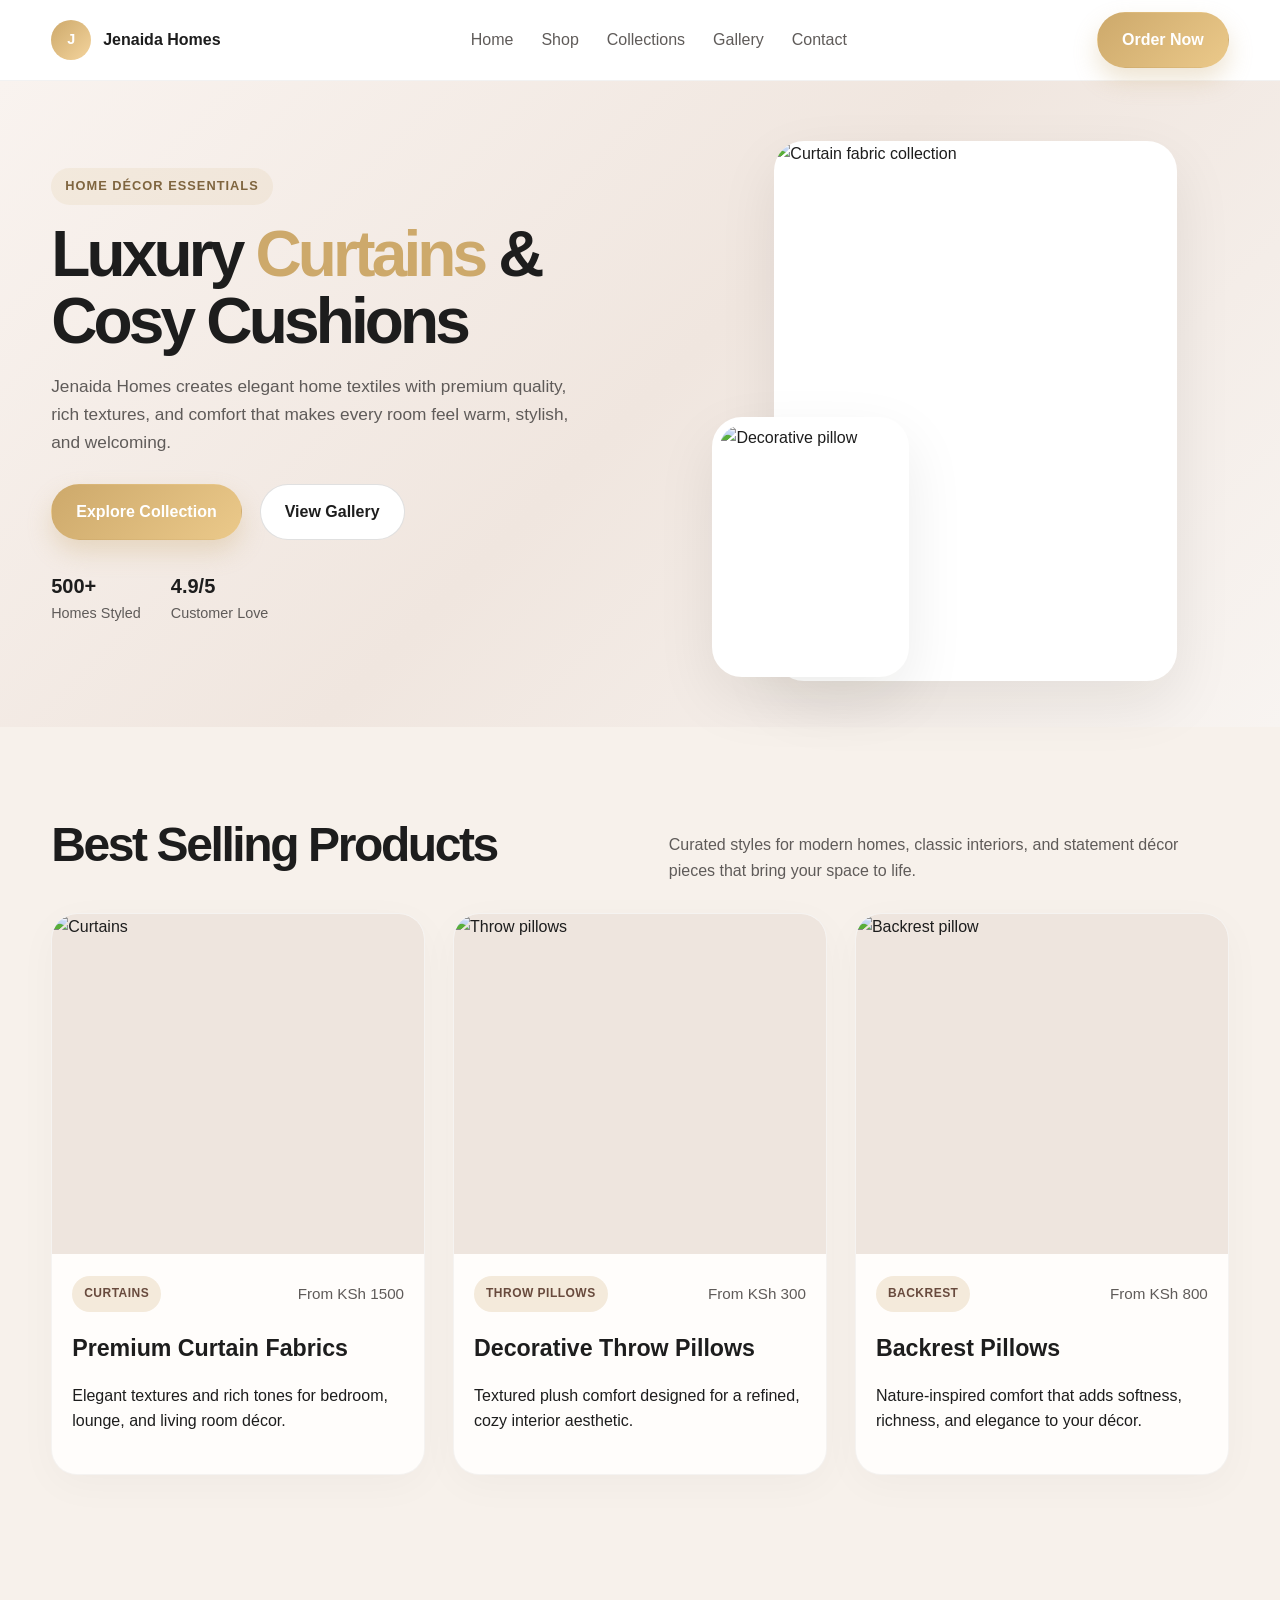
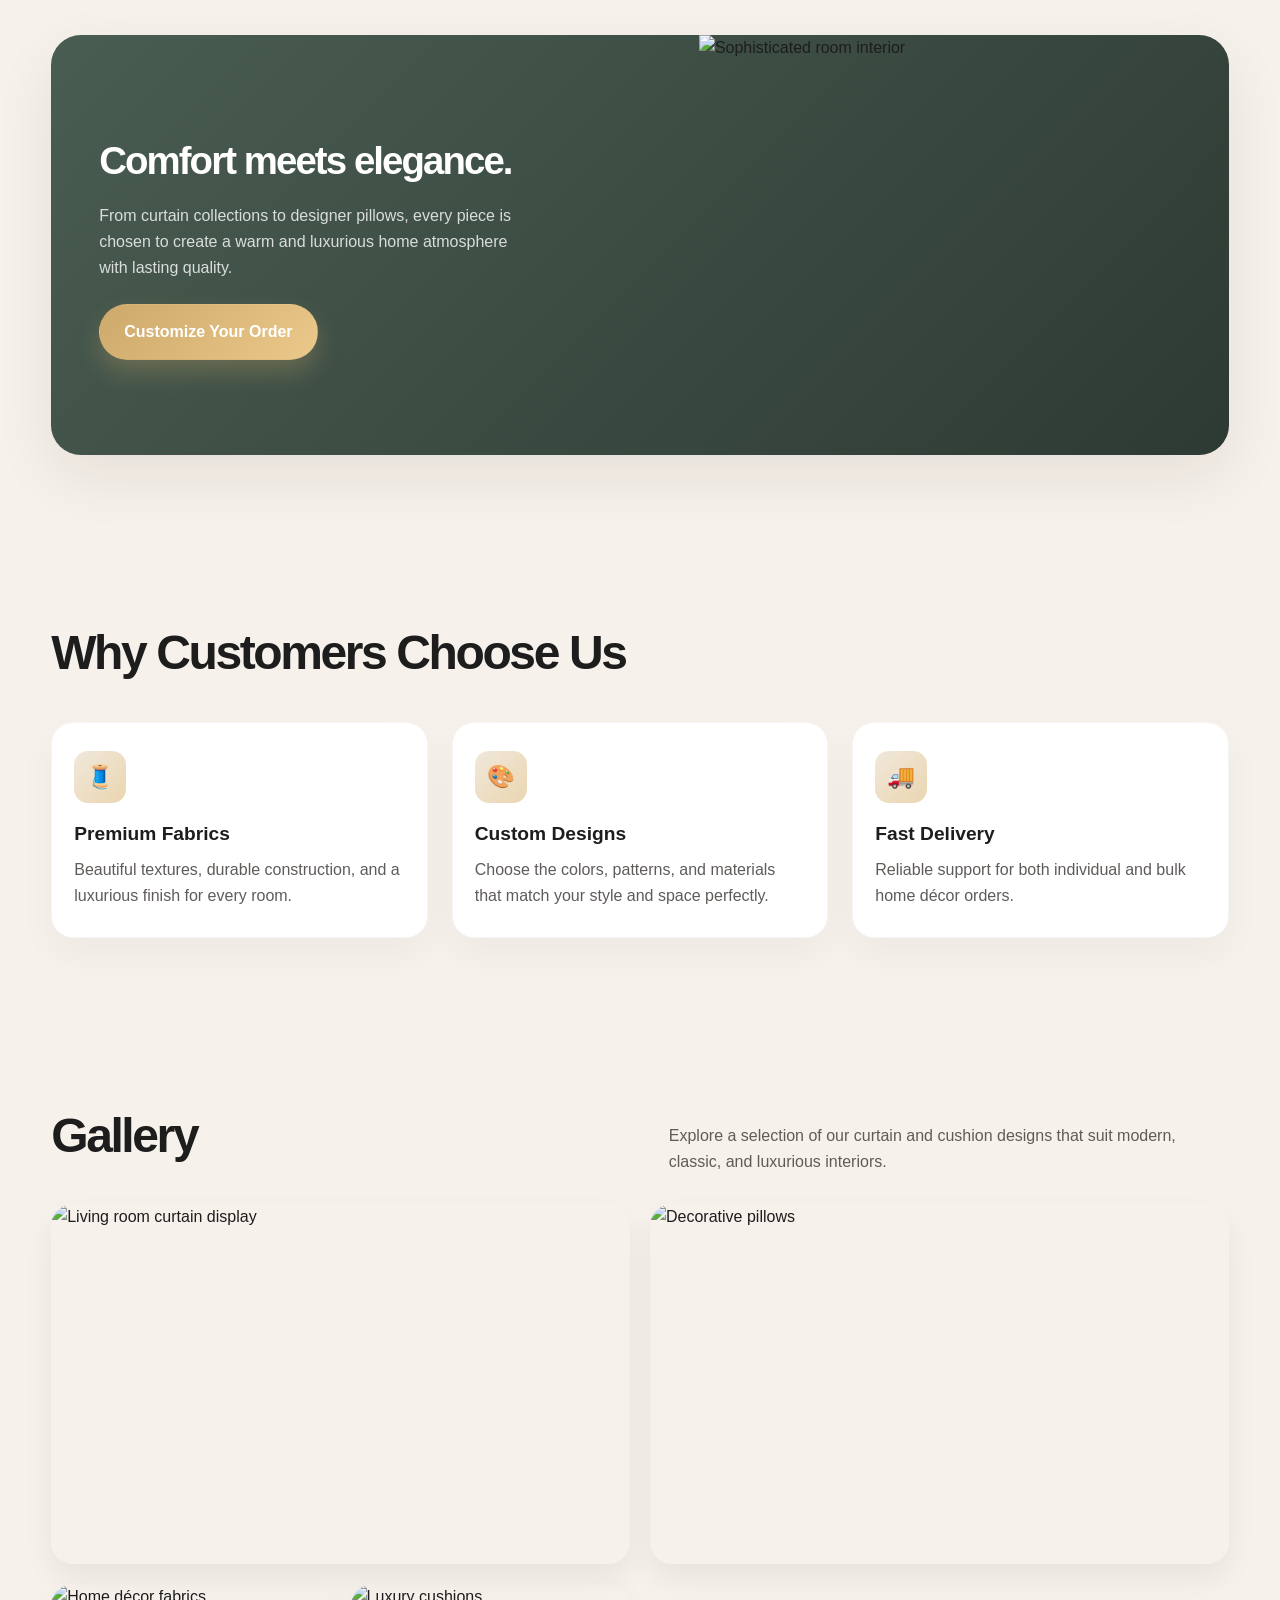
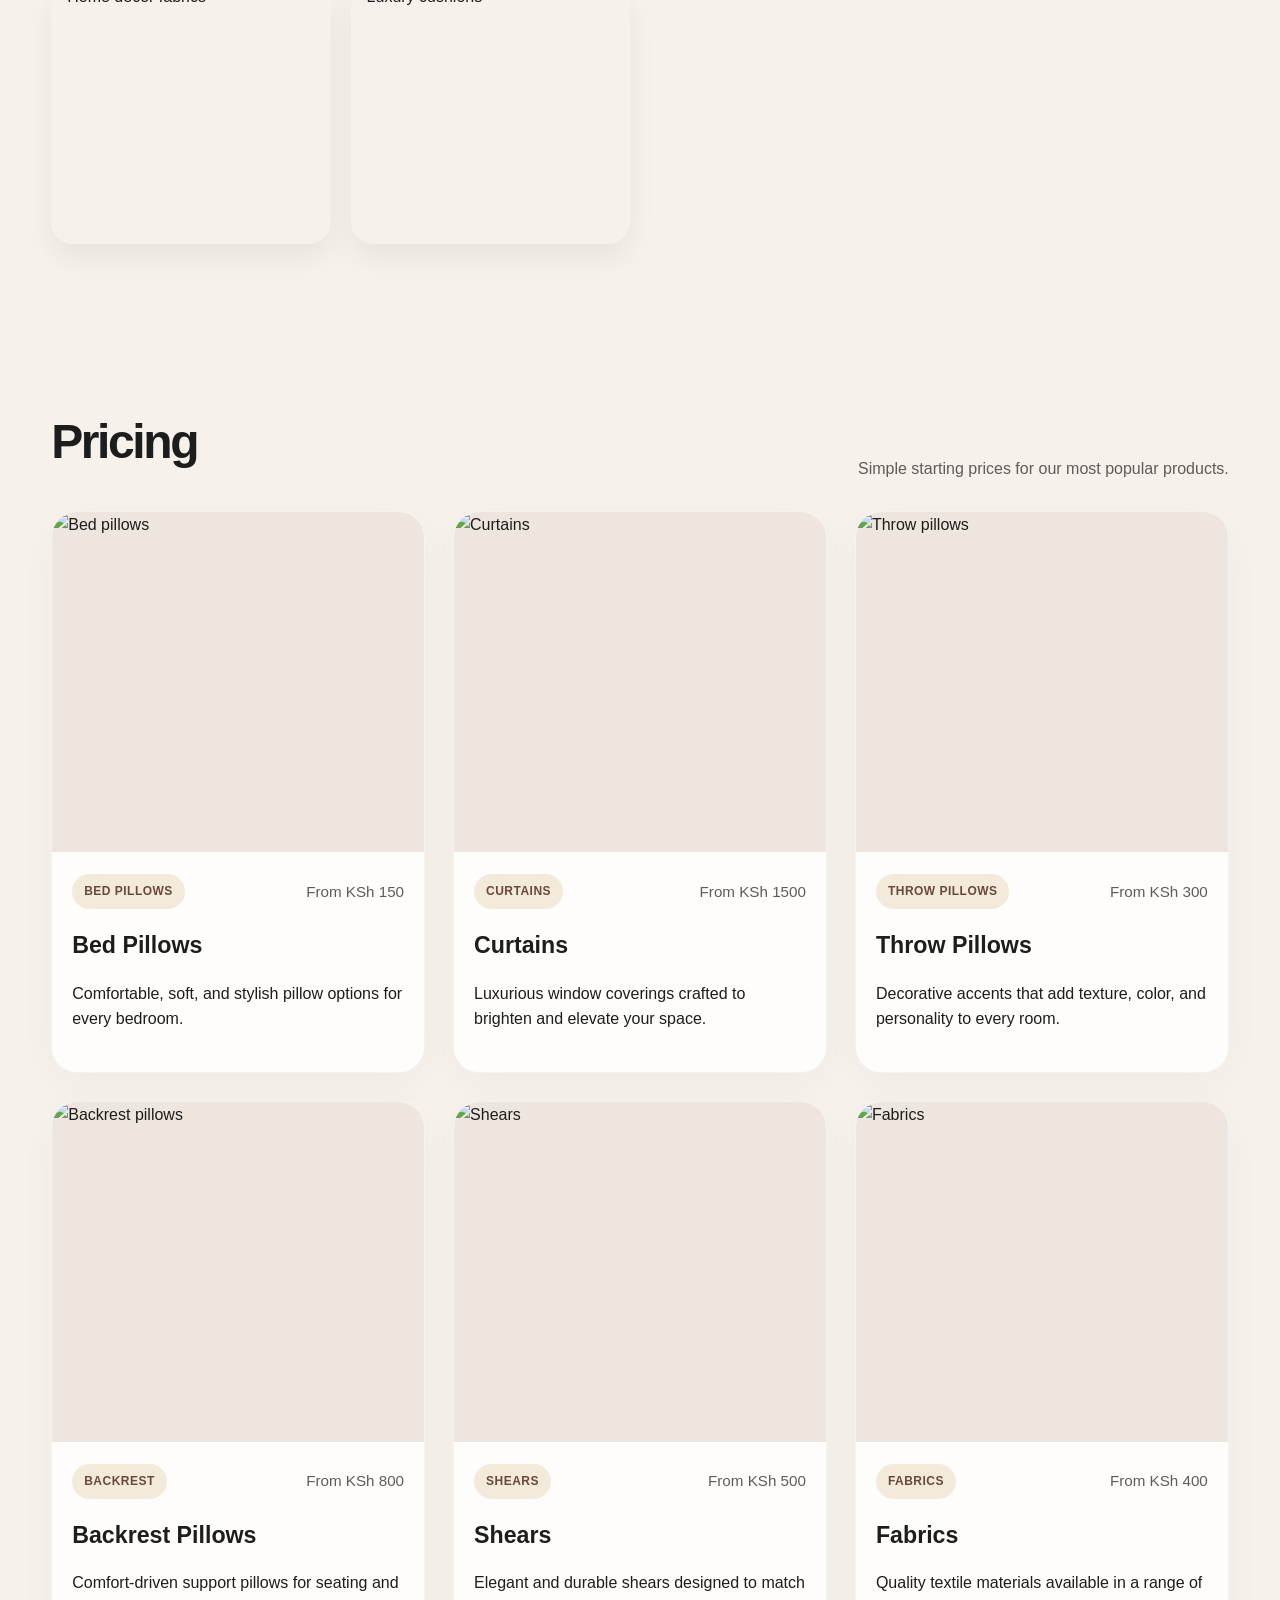
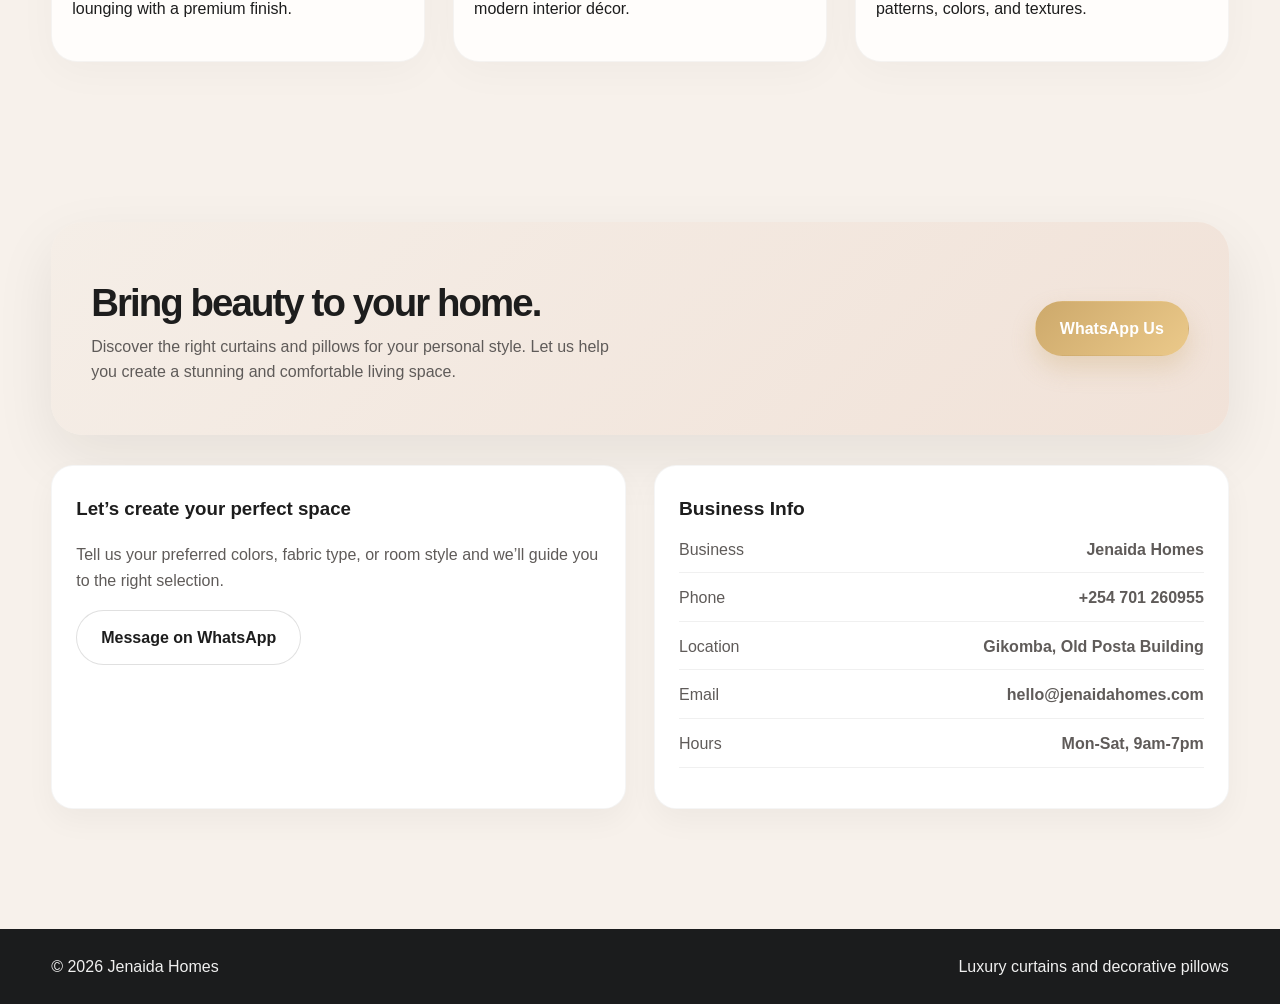
==== commit 691fab72: "Polish Jenaida Homes storefront with royalty-free imagery and location details" ====
--- a/index.html
+++ b/index.html
@@ -4,7 +4,7 @@
   <meta charset="UTF-8" />
   <meta name="viewport" content="width=device-width, initial-scale=1.0" />
   <title>Jenaida Homes | Curtains, Cushions & Home Fabrics</title>
-  <meta name="description" content="Jenaida Homes offers elegant curtains, decorative pillows, shears, and premium home fabrics for every space." />
+  <meta name="description" content="Jenaida Homes offers elegant curtains, decorative pillows, shears, and premium home fabrics for beautiful living spaces." />
   <link rel="stylesheet" href="styles.css" />
 </head>
 <body>
@@ -28,9 +28,9 @@
   <header class="hero" id="home">
     <div class="container hero-grid">
       <div class="hero-copy">
-        <span class="eyebrow">Home décor essentials</span>
+        <span class="eyebrow">Home Décor Essentials</span>
         <h1>Luxury <span class="highlight">Curtains</span> & Cosy Cushions</h1>
-        <p>Jenaida Homes creates elegant home textiles with premium quality, rich textures, and comfort that makes every room feel warm and welcoming.</p>
+        <p>Jenaida Homes creates elegant home textiles with premium quality, rich textures, and comfort that makes every room feel warm, stylish, and welcoming.</p>
         <div class="hero-actions">
           <a class="cta-btn" href="shop.html">Explore Collection</a>
           <a class="secondary-btn" href="#gallery">View Gallery</a>
@@ -42,8 +42,8 @@
       </div>
 
       <div class="hero-visual">
-        <div class="hero-card main"><img src="images/5.svg" alt="Curtain fabric collection" /></div>
-        <div class="hero-card small"><img src="images/8.svg" alt="Decorative knot pillow" /></div>
+        <div class="hero-card main"><img src="https://images.unsplash.com/photo-1505693416388-ac5ce068fe85?auto=format&fit=crop&w=900&q=80" alt="Curtain fabric collection" /></div>
+        <div class="hero-card small"><img src="https://images.unsplash.com/photo-1513694203232-719a280e022f?auto=format&fit=crop&w=800&q=80" alt="Decorative pillow" /></div>
       </div>
     </div>
   </header>
@@ -58,7 +58,7 @@
 
         <div class="products">
           <article class="product-card">
-            <div class="product-image"><img src="images/1.svg" alt="Colorful curtain fabric display" /></div>
+            <div class="product-image"><img src="https://images.unsplash.com/photo-1524758631624-e2822e304c36?auto=format&fit=crop&w=900&q=80" alt="Curtains" /></div>
             <div class="product-body">
               <div class="product-meta"><span class="badge">Curtains</span><span>From KSh 1500</span></div>
               <h3>Premium Curtain Fabrics</h3>
@@ -67,7 +67,7 @@
           </article>
 
           <article class="product-card">
-            <div class="product-image"><img src="images/2.svg" alt="Blue and white decorative cushion" /></div>
+            <div class="product-image"><img src="https://images.unsplash.com/photo-1505693416388-ac5ce068fe85?auto=format&fit=crop&w=900&q=80" alt="Throw pillows" /></div>
             <div class="product-body">
               <div class="product-meta"><span class="badge">Throw Pillows</span><span>From KSh 300</span></div>
               <h3>Decorative Throw Pillows</h3>
@@ -76,7 +76,7 @@
           </article>
 
           <article class="product-card">
-            <div class="product-image"><img src="images/3.svg" alt="Olive green leaf patterned cushion" /></div>
+            <div class="product-image"><img src="https://images.unsplash.com/photo-1494526585095-c41746248156?auto=format&fit=crop&w=900&q=80" alt="Backrest pillow" /></div>
             <div class="product-body">
               <div class="product-meta"><span class="badge">Backrest</span><span>From KSh 800</span></div>
               <h3>Backrest Pillows</h3>
@@ -93,10 +93,10 @@
           <div class="collection-inner">
             <div class="collection-copy">
               <h3>Comfort meets elegance.</h3>
-              <p>From curtain collections to designer pillows, every piece is chosen to create a warm and luxurious home atmosphere with long-lasting quality.</p>
+              <p>From curtain collections to designer pillows, every piece is chosen to create a warm and luxurious home atmosphere with lasting quality.</p>
               <a class="cta-btn" href="https://wa.me/254701260955?text=Hello%20Jenaida%20Homes%2C%20I%20want%20to%20place%20an%20order." target="_blank" rel="noreferrer">Customize Your Order</a>
             </div>
-            <img src="images/6.svg" alt="Decorative pillow collection" />
+            <img src="https://images.unsplash.com/photo-1484154218962-a197022b5858?auto=format&fit=crop&w=1000&q=80" alt="Sophisticated room interior" />
           </div>
         </div>
       </div>
@@ -107,7 +107,7 @@
         <div class="section-header"><h2>Why Customers Choose Us</h2></div>
         <div class="feature-grid">
           <div class="feature"><div class="icon">🧵</div><h4>Premium Fabrics</h4><p>Beautiful textures, durable construction, and a luxurious finish for every room.</p></div>
-          <div class="feature"><div class="icon">🎨</div><h4>Custom Designs</h4><p>Choose the colors, patterns, and materials that best match your style and space.</p></div>
+          <div class="feature"><div class="icon">🎨</div><h4>Custom Designs</h4><p>Choose the colors, patterns, and materials that match your style and space perfectly.</p></div>
           <div class="feature"><div class="icon">🚚</div><h4>Fast Delivery</h4><p>Reliable support for both individual and bulk home décor orders.</p></div>
         </div>
       </div>
@@ -120,10 +120,10 @@
           <p>Explore a selection of our curtain and cushion designs that suit modern, classic, and luxurious interiors.</p>
         </div>
         <div class="gallery">
-          <div class="gallery-item"><img src="images/4.svg" alt="Colorful curtain display" /></div>
-          <div class="gallery-item"><img src="images/7.svg" alt="Colorful pillow and fabric arrangement" /></div>
-          <div class="gallery-item"><img src="images/9.svg" alt="Round yellow cushion" /></div>
-          <div class="gallery-item"><img src="images/8.svg" alt="Knotted brown cushion" /></div>
+          <div class="gallery-item"><img src="https://images.unsplash.com/photo-1505693416388-ac5ce068fe85?auto=format&fit=crop&w=1200&q=80" alt="Living room curtain display" /></div>
+          <div class="gallery-item"><img src="https://images.unsplash.com/photo-1513694203232-719a280e022f?auto=format&fit=crop&w=1200&q=80" alt="Decorative pillows" /></div>
+          <div class="gallery-item"><img src="https://images.unsplash.com/photo-1505693416388-ac5ce068fe85?auto=format&fit=crop&w=1200&q=80" alt="Home décor fabrics" /></div>
+          <div class="gallery-item"><img src="https://images.unsplash.com/photo-1494526585095-c41746248156?auto=format&fit=crop&w=1200&q=80" alt="Luxury cushions" /></div>
         </div>
       </div>
     </section>
@@ -132,12 +132,12 @@
       <div class="container">
         <div class="section-header"><h2>Pricing</h2><p>Simple starting prices for our most popular products.</p></div>
         <div class="products">
-          <article class="product-card"><div class="product-image"><img src="images/2.svg" alt="Bed pillows" /></div><div class="product-body"><div class="product-meta"><span class="badge">Bed Pillows</span><span>From KSh 150</span></div><h3>Bed Pillows</h3><p>Comfortable, soft, and stylish pillow options for every bedroom.</p></div></article>
-          <article class="product-card"><div class="product-image"><img src="images/1.svg" alt="Curtains" /></div><div class="product-body"><div class="product-meta"><span class="badge">Curtains</span><span>From KSh 1500</span></div><h3>Curtains</h3><p>Luxurious window coverings crafted to brighten and elevate your space.</p></div></article>
-          <article class="product-card"><div class="product-image"><img src="images/3.svg" alt="Throw pillows" /></div><div class="product-body"><div class="product-meta"><span class="badge">Throw Pillows</span><span>From KSh 300</span></div><h3>Throw Pillows</h3><p>Decorative accents that add texture, color, and personality to every room.</p></div></article>
-          <article class="product-card"><div class="product-image"><img src="images/8.svg" alt="Backrest pillows" /></div><div class="product-body"><div class="product-meta"><span class="badge">Backrest</span><span>From KSh 800</span></div><h3>Backrest Pillows</h3><p>Comfort-driven support pillows for seating and lounging with a premium finish.</p></div></article>
-          <article class="product-card"><div class="product-image"><img src="images/5.svg" alt="Shears" /></div><div class="product-body"><div class="product-meta"><span class="badge">Shears</span><span>From KSh 500</span></div><h3>Shears</h3><p>Elegant and durable shears designed to match modern interior décor.</p></div></article>
-          <article class="product-card"><div class="product-image"><img src="images/4.svg" alt="Fabrics" /></div><div class="product-body"><div class="product-meta"><span class="badge">Fabrics</span><span>From KSh 400</span></div><h3>Fabrics</h3><p>Quality textile materials available in a range of patterns, colors, and textures.</p></div></article>
+          <article class="product-card"><div class="product-image"><img src="https://images.unsplash.com/photo-1505693416388-ac5ce068fe85?auto=format&fit=crop&w=900&q=80" alt="Bed pillows" /></div><div class="product-body"><div class="product-meta"><span class="badge">Bed Pillows</span><span>From KSh 150</span></div><h3>Bed Pillows</h3><p>Comfortable, soft, and stylish pillow options for every bedroom.</p></div></article>
+          <article class="product-card"><div class="product-image"><img src="https://images.unsplash.com/photo-1524758631624-e2822e304c36?auto=format&fit=crop&w=900&q=80" alt="Curtains" /></div><div class="product-body"><div class="product-meta"><span class="badge">Curtains</span><span>From KSh 1500</span></div><h3>Curtains</h3><p>Luxurious window coverings crafted to brighten and elevate your space.</p></div></article>
+          <article class="product-card"><div class="product-image"><img src="https://images.unsplash.com/photo-1513694203232-719a280e022f?auto=format&fit=crop&w=900&q=80" alt="Throw pillows" /></div><div class="product-body"><div class="product-meta"><span class="badge">Throw Pillows</span><span>From KSh 300</span></div><h3>Throw Pillows</h3><p>Decorative accents that add texture, color, and personality to every room.</p></div></article>
+          <article class="product-card"><div class="product-image"><img src="https://images.unsplash.com/photo-1494526585095-c41746248156?auto=format&fit=crop&w=900&q=80" alt="Backrest pillows" /></div><div class="product-body"><div class="product-meta"><span class="badge">Backrest</span><span>From KSh 800</span></div><h3>Backrest Pillows</h3><p>Comfort-driven support pillows for seating and lounging with a premium finish.</p></div></article>
+          <article class="product-card"><div class="product-image"><img src="https://images.unsplash.com/photo-1484154218962-a197022b5858?auto=format&fit=crop&w=900&q=80" alt="Shears" /></div><div class="product-body"><div class="product-meta"><span class="badge">Shears</span><span>From KSh 500</span></div><h3>Shears</h3><p>Elegant and durable shears designed to match modern interior décor.</p></div></article>
+          <article class="product-card"><div class="product-image"><img src="https://images.unsplash.com/photo-1505693416388-ac5ce068fe85?auto=format&fit=crop&w=900&q=80" alt="Fabrics" /></div><div class="product-body"><div class="product-meta"><span class="badge">Fabrics</span><span>From KSh 400</span></div><h3>Fabrics</h3><p>Quality textile materials available in a range of patterns, colors, and textures.</p></div></article>
         </div>
       </div>
     </section>
@@ -157,7 +157,7 @@
         <div class="contact-grid">
           <div class="contact-card">
             <h3 style="margin-top:0;">Let’s create your perfect space</h3>
-            <p style="color:var(--muted);">Tell us your preferred colors, fabric type, or room style and we’ll guide you to the right selection.</p>
+            <p style="color:#5f5b59;">Tell us your preferred colors, fabric type, or room style and we’ll guide you to the right selection.</p>
             <a class="secondary-btn" href="https://wa.me/254701260955?text=Hello%20Jenaida%20Homes%2C%20I%20want%20to%20place%20an%20order." target="_blank" rel="noreferrer">Message on WhatsApp</a>
           </div>
 
@@ -166,6 +166,7 @@
             <ul class="info-list">
               <li><span>Business</span><strong>Jenaida Homes</strong></li>
               <li><span>Phone</span><strong>+254 701 260955</strong></li>
+              <li><span>Location</span><strong>Gikomba, Old Posta Building</strong></li>
               <li><span>Email</span><strong>hello@jenaidahomes.com</strong></li>
               <li><span>Hours</span><strong>Mon-Sat, 9am-7pm</strong></li>
             </ul>
--- a/styles.css
+++ b/styles.css
@@ -28,9 +28,7 @@
 .brand-mark {
   width: 40px; height: 40px; border-radius: 50%; background: linear-gradient(135deg, #cda96b, #f4d49d); display: grid; place-items: center; color: #fff; font-size: 0.9rem; font-weight: 700;
 }
-.nav {
-  display: flex; align-items: center; gap: 28px; flex-wrap: wrap;
-}
+.nav { display: flex; align-items: center; gap: 28px; flex-wrap: wrap; }
 .nav a { color: #5f5b59; }
 .nav a:hover { color: #1d1d1d; }
 
@@ -49,9 +47,7 @@
   background: linear-gradient(135deg, #f9f3ef 0%, #f0e6df 50%, #f8f4f1 100%);
   padding: 36px 0 50px;
 }
-.hero-grid {
-  display: grid; grid-template-columns: 1.1fr 0.9fr; gap: 30px; align-items: center;
-}
+.hero-grid { display: grid; grid-template-columns: 1.1fr 0.9fr; gap: 30px; align-items: center; }
 .eyebrow {
   display: inline-block; margin-bottom: 16px; padding: 8px 14px; border-radius: 999px; background: rgba(205,169,107,0.12); color: #7f653f; font-size: 0.8rem; font-weight: 700; letter-spacing: 0.08em; text-transform: uppercase;
 }
@@ -59,13 +55,9 @@
   font-size: clamp(2.5rem, 5vw, 5rem); line-height: 1.05; margin: 0 0 18px; letter-spacing: -0.06em; font-weight: 800;
 }
 .highlight { color: #cda96b; }
-.hero-copy p {
-  margin: 0 0 28px; color: #5f5b59; font-size: 1.08rem; max-width: 540px;
-}
+.hero-copy p { margin: 0 0 28px; color: #5f5b59; font-size: 1.08rem; max-width: 540px; }
 .hero-actions { display: flex; gap: 18px; flex-wrap: wrap; margin-bottom: 30px; }
-.trust {
-  display: flex; gap: 30px; flex-wrap: wrap; color: #5f5b59; font-size: 0.9rem;
-}
+.trust { display: flex; gap: 30px; flex-wrap: wrap; color: #5f5b59; font-size: 0.9rem; }
 .trust strong { display: block; font-size: 1.25rem; color: #1d1d1d; }
 
 .hero-visual { position: relative; min-height: 560px; }
@@ -76,48 +68,29 @@
 .hero-card.small { width: 38%; height: 260px; left: 0; bottom: 0; z-index: 3; border: 8px solid #fff; }
 
 .section { padding: 80px 0; }
-.section-header {
-  display: flex; align-items: end; justify-content: space-between; gap: 20px; margin-bottom: 30px; flex-wrap: wrap;
-}
-.section-header h2 {
-  margin: 0; font-size: clamp(2rem, 4vw, 3rem); letter-spacing: -0.05em;
-}
-.section-header p {
-  margin: 0; color: #5f5b59; max-width: 560px;
-}
+.section-header { display: flex; align-items: end; justify-content: space-between; gap: 20px; margin-bottom: 30px; flex-wrap: wrap; }
+.section-header h2 { margin: 0; font-size: clamp(2rem, 4vw, 3rem); letter-spacing: -0.05em; }
+.section-header p { margin: 0; color: #5f5b59; max-width: 560px; }
 
 .products { display: grid; grid-template-columns: repeat(3, minmax(0,1fr)); gap: 28px; }
-.product-card {
-  background: #fffdfb; border: 1px solid rgba(0,0,0,0.04); border-radius: 26px; overflow: hidden; box-shadow: 0 10px 40px rgba(0,0,0,0.03);
-}
+.product-card { background: #fffdfb; border: 1px solid rgba(0,0,0,0.04); border-radius: 26px; overflow: hidden; box-shadow: 0 10px 40px rgba(0,0,0,0.03); }
 .product-image { height: 340px; overflow: hidden; background: #eee5de; }
 .product-image img { transition: transform 0.5s ease; }
 .product-card:hover .product-image img { transform: scale(1.04); }
 .product-body { padding: 22px 20px 24px; }
 .product-body h3 { margin: 0 0 8px; font-size: 1.45rem; }
-.product-meta {
-  display: flex; justify-content: space-between; align-items: center; gap: 16px; margin-bottom: 18px; font-size: 0.95rem; color: #5f5b59;
-}
-.badge {
-  display: inline-block; background: #f4eadb; color: #684a3d; padding: 8px 12px; border-radius: 999px; font-size: 0.75rem; font-weight: 700; letter-spacing: 0.04em; text-transform: uppercase;
-}
+.product-meta { display: flex; justify-content: space-between; align-items: center; gap: 16px; margin-bottom: 18px; font-size: 0.95rem; color: #5f5b59; }
+.badge { display: inline-block; background: #f4eadb; color: #684a3d; padding: 8px 12px; border-radius: 999px; font-size: 0.75rem; font-weight: 700; letter-spacing: 0.04em; text-transform: uppercase; }
 
-.collection-banner {
-  background: linear-gradient(135deg, #4a5d52 0%, #2d3a33 100%);
-  border-radius: 30px; overflow: hidden; box-shadow: 0 22px 60px rgba(31,22,16,0.08);
-}
+.collection-banner { background: linear-gradient(135deg, #4a5d52 0%, #2d3a33 100%); border-radius: 30px; overflow: hidden; box-shadow: 0 22px 60px rgba(31,22,16,0.08); }
 .collection-inner { display: grid; grid-template-columns: 1.1fr 0.9fr; min-height: 420px; align-items: center; }
 .collection-copy { color: #fff; padding: 42px 42px 42px 48px; }
 .collection-copy h3 { margin: 0 0 12px; font-size: clamp(2rem, 3vw, 3rem); letter-spacing: -0.05em; }
 .collection-copy p { margin: 0 0 24px; color: rgba(255,255,255,0.8); max-width: 440px; }
 
 .feature-grid { display: grid; grid-template-columns: repeat(3, minmax(0,1fr)); gap: 24px; margin-top: 20px; }
-.feature {
-  background: #fff; border: 1px solid rgba(0,0,0,0.04); border-radius: 22px; padding: 28px 22px; box-shadow: 0 15px 38px rgba(0,0,0,0.04);
-}
-.icon {
-  width: 52px; height: 52px; border-radius: 14px; background: linear-gradient(135deg, #f1e8dc, #ead5af); display: grid; place-items: center; font-size: 1.4rem; margin-bottom: 16px;
-}
+.feature { background: #fff; border: 1px solid rgba(0,0,0,0.04); border-radius: 22px; padding: 28px 22px; box-shadow: 0 15px 38px rgba(0,0,0,0.04); }
+.icon { width: 52px; height: 52px; border-radius: 14px; background: linear-gradient(135deg, #f1e8dc, #ead5af); display: grid; place-items: center; font-size: 1.4rem; margin-bottom: 16px; }
 .feature h4 { margin: 0 0 8px; font-size: 1.2rem; }
 .feature p { margin: 0; color: #5f5b59; }
 
@@ -125,22 +98,16 @@
 .gallery-item { border-radius: 22px; overflow: hidden; min-height: 260px; box-shadow: 0 14px 30px rgba(0,0,0,0.06); }
 .gallery-item:nth-child(1), .gallery-item:nth-child(2) { grid-column: span 2; min-height: 360px; }
 
-.cta-panel {
-  background: linear-gradient(135deg, #f5eee7 0%, #f1e2d8 100%); border-radius: 32px; padding: 50px 40px; box-shadow: 0 22px 60px rgba(31,22,16,0.08);
-}
+.cta-panel { background: linear-gradient(135deg, #f5eee7 0%, #f1e2d8 100%); border-radius: 32px; padding: 50px 40px; box-shadow: 0 22px 60px rgba(31,22,16,0.08); }
 .cta-inner { display: flex; align-items: center; justify-content: space-between; gap: 30px; flex-wrap: wrap; }
 .cta-inner h3 { margin: 0; font-size: clamp(2rem, 3vw, 3rem); letter-spacing: -0.05em; }
 .cta-inner p { margin: 0; color: #5f5b59; max-width: 540px; }
 
 .contact-grid { display: grid; grid-template-columns: 1fr 1fr; gap: 28px; margin-top: 30px; }
-.contact-card, .info-card {
-  background: #fff; border-radius: 22px; padding: 28px 24px; border: 1px solid rgba(0,0,0,0.04); box-shadow: 0 12px 30px rgba(0,0,0,0.04);
-}
+.contact-card, .info-card { background: #fff; border-radius: 22px; padding: 28px 24px; border: 1px solid rgba(0,0,0,0.04); box-shadow: 0 12px 30px rgba(0,0,0,0.04); }
 .info-card h4 { margin-top: 0; margin-bottom: 10px; font-size: 1.2rem; }
 .info-list { list-style: none; padding: 0; margin: 0; color: #5f5b59; }
-.info-list li {
-  margin: 12px 0; display: flex; justify-content: space-between; gap: 20px; border-bottom: 1px solid rgba(0,0,0,0.06); padding-bottom: 10px;
-}
+.info-list li { margin: 12px 0; display: flex; justify-content: space-between; gap: 20px; border-bottom: 1px solid rgba(0,0,0,0.06); padding-bottom: 10px; }
 
 .footer { background: #1b1c1d; color: #f0f0f0; padding: 25px 0; margin-top: 40px; }
 .footer-inner { display: flex; justify-content: space-between; align-items: center; gap: 20px; flex-wrap: wrap; }
